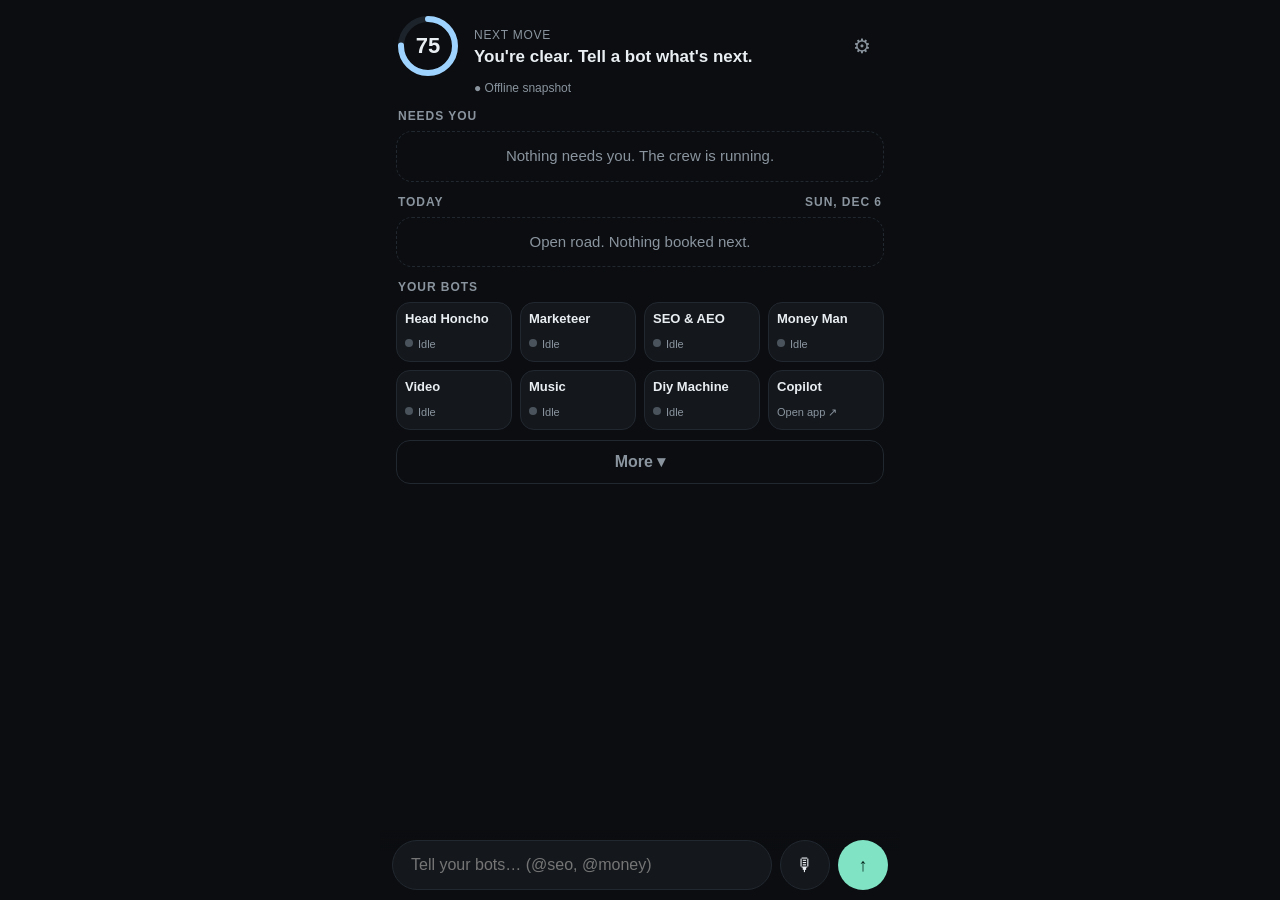
==== index.html @ 0497a688 "Build 2026-10-15g: More sheet can always close (sticky X, backdrop, swipe-down, Esc, back gesture, d" ====
<!doctype html><html lang="en"><head><meta charset="utf-8">
<meta name="viewport" content="width=device-width,initial-scale=1,viewport-fit=cover">
<meta name="apple-mobile-web-app-capable" content="yes"><meta name="mobile-web-app-capable" content="yes">
<meta name="apple-mobile-web-app-status-bar-style" content="black-translucent"><meta name="apple-mobile-web-app-title" content="Mission">
<meta name="theme-color" content="#0b0d10"><meta name="robots" content="noindex">
<link rel="manifest" href="manifest.webmanifest"><link rel="icon" href="icon-192.png"><link rel="apple-touch-icon" href="apple-touch-icon.png">
<meta http-equiv="Cache-Control" content="no-cache, no-store, must-revalidate"><meta http-equiv="Pragma" content="no-cache">
<title>Mission Control</title>
<style>
:root{--bg:#0b0d10;--card:#14181d;--line:#222830;--tx:#e9eef2;--dim:#8a949e;--ac:#7fe3c4;--amb:#f2c46d;--red:#ef7d7d}
*{box-sizing:border-box;-webkit-tap-highlight-color:transparent}
html,body{margin:0;background:var(--bg);color:var(--tx);font:16px/1.35 -apple-system,BlinkMacSystemFont,"SF Pro Text",Inter,sans-serif}
body{padding:calc(env(safe-area-inset-top) + 14px) 16px calc(env(safe-area-inset-bottom) + 74px);max-width:520px;margin:0 auto}
button{font:inherit;color:inherit;border:0;background:none;cursor:pointer}
.top{display:flex;align-items:center;gap:14px}
.ring{position:relative;width:64px;height:64px;flex:none}.ring svg{transform:rotate(-90deg)}
.ring b{position:absolute;inset:0;display:grid;place-items:center;font-size:22px;font-weight:600}
.next{flex:1;min-width:0}.next small{color:var(--dim);font-size:12px;letter-spacing:.06em;text-transform:uppercase}
.next div{font-size:17px;font-weight:600;margin-top:2px}
.gear{width:44px;height:44px;border-radius:12px;color:var(--dim);font-size:20px}
.live{font-size:12px;color:var(--dim);margin:2px 0 0 78px}.live.on{color:var(--ac)}
h2{font-size:12px;color:var(--dim);letter-spacing:.08em;text-transform:uppercase;font-weight:600;margin:12px 2px 7px;display:flex;justify-content:space-between}
.card{background:var(--card);border:1px solid var(--line);border-radius:16px;padding:12px;margin-bottom:8px;transition:transform .2s,opacity .3s;touch-action:pan-y}
.card .t{font-weight:600}.card .d{color:var(--dim);font-size:13px;margin-top:2px;display:-webkit-box;-webkit-line-clamp:1;-webkit-box-orient:vertical;overflow:hidden}
.acts{display:flex;gap:8px;margin-top:10px}
.nc{display:flex;align-items:center;gap:8px}.nc .tx{flex:1;min-width:0}.nc .t{white-space:nowrap;overflow:hidden;text-overflow:ellipsis}
.nc .acts{margin:0;flex:none}.nc .acts button{flex:none;width:44px;padding:0}.nc .acts .pri{width:auto;padding:0 14px}
.acts button{flex:1;min-height:44px;border-radius:12px;background:#1d232a;font-weight:600;font-size:15px}
.acts .pri{background:var(--ac);color:#06231b}
.card.ok{border-color:rgba(127,227,196,.5)}.card.ok .okm{color:var(--ac);font-size:14px;margin-top:8px}
.note{width:100%;margin-top:10px;background:#0f1216;border:1px solid var(--line);border-radius:12px;color:var(--tx);font:inherit;padding:10px;min-height:44px}
.badge{display:inline-block;font-size:10px;font-weight:700;letter-spacing:.06em;background:var(--amb);color:#2a1d00;border-radius:6px;padding:2px 6px;margin-right:6px;vertical-align:2px}.age{color:var(--dim);font-weight:400;font-size:12px;margin-left:4px}
.card.ok .acts{margin-top:8px}
.empty{color:var(--dim);font-size:15px;padding:14px;text-align:center;border:1px dashed var(--line);border-radius:16px}
.bots{display:grid;grid-template-columns:repeat(4,1fr);gap:8px}
.bot{display:flex;flex-direction:column;justify-content:space-between;background:var(--card);border:1px solid var(--line);border-radius:14px;padding:9px 8px;min-height:60px;min-width:0;text-decoration:none;color:var(--tx)}
.bot b{font-size:13px;font-weight:600;line-height:1.15}.bot span{font-size:11px;color:var(--dim);margin-top:4px;white-space:nowrap;overflow:hidden;text-overflow:ellipsis}
.dot{display:inline-block;width:8px;height:8px;border-radius:50%;margin-right:5px;vertical-align:1px}
.g{background:var(--ac)}.a{background:var(--amb)}.r{background:var(--red)}.n{background:#4a535c}
.stop{display:flex;align-items:center;gap:6px}.stop .who{flex:1;min-width:0}.stop .who b{display:block;white-space:nowrap;overflow:hidden;text-overflow:ellipsis}.stop .who b em{font-style:normal;color:var(--ac);margin-right:6px}
.stop .who span{display:block;color:var(--dim);font-size:13px;white-space:nowrap;overflow:hidden;text-overflow:ellipsis}
.ib{width:42px;height:44px;border-radius:12px;background:#1d232a;font-size:17px;flex:none}[hidden]{display:none!important}.ib.dn{background:#1d232a;color:var(--ac);width:auto;padding:0 10px;font-weight:700;font-size:14px}.okm2{color:var(--ac);font-size:13px;margin-top:6px}.stop.fin{border-color:rgba(127,227,196,.5);flex-wrap:wrap}.wk .row{padding:9px 2px}
.ib.go{background:var(--ac);color:#06231b;width:56px;font-weight:700;font-size:15px}
.bar{position:fixed;left:0;right:0;bottom:0;padding:10px 12px calc(env(safe-area-inset-bottom) + 10px);background:linear-gradient(transparent,var(--bg) 30%);display:flex;gap:8px;max-width:520px;margin:0 auto}
.bar input{flex:1;min-height:50px;border-radius:25px;border:1px solid var(--line);background:var(--card);color:var(--tx);font:inherit;padding:0 18px;font-size:16px}
.bar button{width:50px;height:50px;border-radius:25px;background:var(--card);border:1px solid var(--line);font-size:18px}.bar .send{background:var(--ac);color:#06231b;border:0}
.more{display:block;width:100%;min-height:44px;margin-top:10px;border-radius:14px;border:1px solid var(--line);color:var(--dim);font-weight:600}
.toast{position:fixed;left:50%;bottom:calc(env(safe-area-inset-bottom) + 80px);transform:translateX(-50%);background:#20262d;padding:10px 16px;border-radius:20px;font-size:14px;opacity:0;transition:opacity .2s;pointer-events:none;white-space:nowrap;z-index:50}
.toast.on{opacity:1}
.sheet{position:fixed;inset:0;background:rgba(0,0,0,.55);display:none;z-index:9}.sheet.on{display:block}body.lock{overflow:hidden}.xbtn{position:sticky;top:0;float:right;z-index:2;width:40px;height:40px;margin:-2px -6px 0 0;border-radius:20px;background:#2a3038;color:#fff;font-size:20px;line-height:40px;text-align:center;border:0}
.sheet{overscroll-behavior:contain}.sheet>div{touch-action:pan-y;position:absolute;left:0;right:0;bottom:0;max-height:86vh;max-height:calc(90dvh - env(safe-area-inset-top));overflow-y:auto;-webkit-overflow-scrolling:touch;overscroll-behavior:contain;transition:transform .2s;background:#101317;border-radius:22px 22px 0 0;padding:10px 16px calc(env(safe-area-inset-bottom) + 20px);max-width:520px;margin:0 auto}
.grab{width:40px;height:5px;border-radius:3px;background:#333b44;margin:4px auto 10px}
.kv{display:grid;grid-template-columns:repeat(4,1fr);gap:8px}.kv div{background:var(--card);border-radius:12px;padding:10px;text-align:center}
.kv b{display:block;font-size:20px}.kv span{font-size:11px;color:var(--dim)}
.row{display:flex;justify-content:space-between;padding:12px 2px;border-bottom:1px solid var(--line);font-size:15px}.row span{color:var(--dim)}
a.lnk{display:flex;align-items:center;justify-content:space-between;min-height:48px;padding:0 14px;background:var(--card);border-radius:12px;margin-bottom:8px;color:var(--tx);text-decoration:none}
label{font-size:13px;color:var(--dim)}.in{width:100%;min-height:44px;margin:4px 0 10px;background:var(--card);border:1px solid var(--line);border-radius:12px;color:var(--tx);font:inherit;padding:0 12px}
</style></head><body>
<div class="top">
  <div class="ring"><svg width="64" height="64"><circle cx="32" cy="32" r="27" stroke="#1d232a" stroke-width="6" fill="none"/><circle id="arc" cx="32" cy="32" r="27" stroke="#7fe3c4" stroke-width="6" fill="none" stroke-linecap="round" stroke-dasharray="169.6" stroke-dashoffset="169.6"/></svg><b id="score">–</b></div>
  <div class="next"><small>Next move</small><div id="nextLine">Loading…</div></div>
  <button class="gear" id="gear" aria-label="Settings">⚙︎</button>
</div>
<div class="live" id="live">● Offline snapshot</div>

<h2><span>Needs you</span><span id="needCnt"></span></h2>
<div id="needs"></div>

<div id="wkTop" hidden><h2><span>This week</span></h2><div id="wkCard"></div></div>

<h2><span>Today</span><span id="dayLbl"></span></h2>
<div id="today"></div>

<h2><span>Your bots</span></h2>
<div class="bots" id="bots"></div>

<button class="more" id="moreBtn">More ▾</button>

<form class="bar" id="bar" autocomplete="off">
  <input id="cmd" placeholder="Tell your bots… (@seo, @money)" enterkeyhint="send">
  <button type="button" id="mic" aria-label="Dictate">🎙</button>
  <button class="send" aria-label="Send">↑</button>
</form>
<div class="toast" id="toast"></div>

<div class="sheet" id="sheet" role="dialog" aria-modal="true"><div id="sheetBox">
  <button class="xbtn" id="xSheet" aria-label="Close">✕</button>
  <div class="grab"></div>
  <h2 style="margin-top:4px"><span>This week</span></h2>
  <div class="kv" id="nums"></div>
  <h2><span>Week plan</span></h2><div id="wkSheet"></div>
  <h2><span>Pipeline</span></h2><div id="pipe"></div>
  <h2><span>More waiting</span></h2><div id="overflow"></div>
  <h2><span>Weekly reset</span></h2>
  <div class="card"><div class="d" style="-webkit-line-clamp:unset">Set your top 3 for the week. Sends to Head Honcho.</div>
    <input class="in" id="t1" placeholder="1."><input class="in" id="t2" placeholder="2."><input class="in" id="t3" placeholder="3.">
    <div class="acts"><button class="pri" id="sendTop">Send top 3</button></div></div>
  <h2><span>Apps</span></h2>
  <a class="lnk" href="https://admin.rbermanelectric.com">Copilot app<span>↗</span></a>
  <a class="lnk" href="classic/">Classic Mission Control<span>↗</span></a>
  <h2><span>Ops Board link</span><span id="connState"></span></h2>
  <label>Script URL</label><input class="in" id="suUrl" placeholder="https://script.google.com/macros/s/…/exec">
  <label>PIN</label><input class="in" id="suPin" type="password" inputmode="numeric">
  <div class="acts"><button class="pri" id="suSave">Connect</button><button id="suClear">Disconnect</button></div>
  <button class="more" id="closeSheet">Close</button>
</div></div>
<script>
(function(){
'use strict';
var BUILD='2026-10-15g';
var $=function(i){return document.getElementById(i);};
function esc(s){return String(s==null?'':s).replace(/[&<>"']/g,function(c){return {'&':'&amp;','<':'&lt;','>':'&gt;','"':'&quot;',"'":'&#39;'}[c];});}
function toast(t){var e=$('toast');e.textContent=t;e.classList.add('on');clearTimeout(toast.t);toast.t=setTimeout(function(){e.classList.remove('on');},2200);}
function nyParts(d){var o={};new Intl.DateTimeFormat('en-US',{timeZone:'America/New_York',year:'numeric',month:'2-digit',day:'2-digit',hour:'2-digit',minute:'2-digit',hour12:false}).formatToParts(d).forEach(function(p){o[p.type]=p.value;});if(o.hour==='24')o.hour='00';return o;}
function ymd(d){var p=nyParts(d);return p.year+'-'+p.month+'-'+p.day;}

// ---- Ops Board bridge (same localStorage key as v1, so the phone stays connected) ----
var CK='bermanMC.conn.v1';
var DEFURL='https://script.google.com/macros/s/AKfycbzoPFbwX5PmnWAnU20oCdxXE_JZcLrXX5KTokAuokPCukl6ju7PGKb7UdspSbLI5AwSUQ/exec';
function ckGet(){var m=/(?:^|; )mcpin=(\d+)/.exec(document.cookie);return m?m[1]:null;}
function ckSet(p){try{document.cookie='mcpin='+p+'; max-age=315360000; path=/; secure; samesite=strict';}catch(e){}}
function idbSet(p){try{var r=indexedDB.open('mc',1);r.onupgradeneeded=function(){r.result.createObjectStore('kv');};r.onsuccess=function(){r.result.transaction('kv','readwrite').objectStore('kv').put(p,'pin');};}catch(e){}}
function idbGet(cb){try{var r=indexedDB.open('mc',1);r.onupgradeneeded=function(){r.result.createObjectStore('kv');};r.onsuccess=function(){var q=r.result.transaction('kv').objectStore('kv').get('pin');q.onsuccess=function(){cb(q.result||null);};q.onerror=function(){cb(null);};};r.onerror=function(){cb(null);};}catch(e){cb(null);}}
function saveConn(c){try{localStorage.setItem(CK,JSON.stringify(c));}catch(e){}if(c&&c.pin){ckSet(c.pin);idbSet(c.pin);}}
function conn(){var c=null;try{c=JSON.parse(localStorage.getItem(CK));}catch(e){}
  if(!c||!c.pin){var p=ckGet();if(p){c={url:DEFURL,pin:p};try{localStorage.setItem(CK,JSON.stringify(c));}catch(e){}}}
  if(c&&!c.url)c.url=DEFURL;return c||null;}
(function(){var c=conn();if(c&&c.pin){ckSet(c.pin);idbSet(c.pin);}else{idbGet(function(p){if(p){saveConn({url:DEFURL,pin:p});if(typeof refresh==='function')refresh();}});}
  try{if(navigator.storage&&navigator.storage.persist)navigator.storage.persist();}catch(e){}})();
(function(){var m=/[#&]k=(\d+)/.exec(location.hash||'');if(m){saveConn({url:DEFURL,pin:m[1]});history.replaceState(null,'',location.pathname);}})();
function api(body){var c=conn();if(!c)return Promise.reject(new Error('not connected'));body.pin=c.pin;
  var ac=window.AbortController?new AbortController():null;
  var f=fetch(c.url,{method:'POST',headers:{'Content-Type':'text/plain;charset=utf-8'},body:JSON.stringify(body),cache:'no-store',signal:ac?ac.signal:undefined});
  var to=new Promise(function(_,rej){setTimeout(function(){if(ac)ac.abort();rej(new Error('timed out'));},25000);});
  return Promise.race([f,to])
   .then(function(r){return r.text();}).then(function(t){var j;try{j=JSON.parse(t);}catch(e){throw new Error('script not reachable');}return j;}).then(function(j){if(!j.ok)throw new Error(j.error||'failed');return j;});}

// ---- Bots ----
var CHAT='grokbot://app/v1/agent?id=';
var BOTS=[
 {n:'Head Honcho',k:['head','honcho','hh'],own:/head honcho/i,link:'grokbot://app/v1'},
 {n:'Marketeer',k:['marketeer','mkt','marketing'],own:/marketeer/i,id:'c89a669a-fb80-4b52-b2da-09e4082c8fe1'},
 {n:'SEO & AEO',full:'SEO & AEO Desk',k:['seo','aeo'],own:/seo|aeo/i,id:'eea56f19-f007-4ef2-b739-42f87b1f0a01'},
 {n:'Money Man',k:['money','mm','finance'],own:/money/i,id:'31c31f89-9815-4682-abcb-5fe79899dcd4'},
 {n:'Video',full:'Video Creation Expert',k:['video'],own:/video/i,id:'b255c7ec-d31b-4256-9a17-feb358f3b1a1'},
 {n:'Music',full:'Music Maker',k:['music'],own:/music/i,id:'7bd8d175-8c10-4064-8b4b-24ca838d3ccd'},
 {n:'Diy Machine',k:['diy'],own:/diy/i,id:'b2436a77-9581-4fa3-8310-7edaa951ed53'}
];

// ---- Snapshot fallback (first names only, no addresses/phones/money) ----
var SNAP={board:[
 {row:13,item:'Randall Thu job, 3 PM (Setauket)',area:'Scheduling',owner:'Rob',status:'Done',next:'Job 3 PM, Setauket',due:'2026-10-15',updated:''},
 {row:28,item:'Karen Thu job, 1:30 PM (East Northport)',area:'Scheduling',owner:'Rob',status:'In progress',next:'Job 1:30 PM today, East Northport',due:'2026-10-15',updated:''}
],approvals:[]};
var LK='bermanMC.last.v1';try{var LS=JSON.parse(localStorage.getItem(LK));if(LS&&LS.board)SNAP=LS;}catch(e){}
var S=SNAP, live=false, local={};  // local: optimistic results keyed by card id

function stKey(x){x=String(x||'').toLowerCase();return /done/.test(x)?'done':/wait/.test(x)?'wait':/block/.test(x)?'block':/progress/.test(x)?'prog':'not';}
function rows(){return (S.board||[]).filter(function(r){return r.item;});}

// ---- Needs you: approvals first, then rows waiting on Rob ----
var KEPT={}, SMSU={};  // KEPT: approved cards kept on screen after refresh; SMSU: id -> sms: url or 'none'
function isLead(t){return /new lead/i.test(t||'');}
function isText(t){return /\btext\b|lead reply/i.test(t||'')&&!/review request/i.test(t||'');}
function nyMs(str){var m=String(str||'').match(/^(\d{4})-(\d{2})-(\d{2})(?:[ T](\d{1,2}):(\d{2}))?/);if(!m)return NaN;
  var now=new Date(),p=nyParts(now),off=Date.UTC(+p.year,+p.month-1,+p.day,+p.hour,+p.minute)-Math.floor(now.getTime()/6e4)*6e4;
  return Date.UTC(+m[1],+m[2]-1,+m[3],+(m[4]||0),+(m[5]||0))-off;}
function ago(str){var t=nyMs(str);if(isNaN(t))return '';var mn=Math.max(0,Math.round((Date.now()-t)/6e4));
  return mn<60?mn+'m ago':mn<2880?Math.round(mn/60)+'h ago':Math.round(mn/1440)+'d ago';}
function needs(){
  var a=(S.approvals||[]).map(function(x){return {id:'A:'+x.id,kind:'appr',aid:x.id,t:x.title||x.id,d:x.draft||x.type||'',who:'Head Honcho',lead:isLead(x.type),text:isText(x.type),created:x.created||''};});
  a=a.filter(function(x){return x.lead;}).sort(function(p,q){return (nyMs(q.created)||0)-(nyMs(p.created)||0);}).concat(a.filter(function(x){return !x.lead;}));
  Object.keys(KEPT).forEach(function(k){if(!a.some(function(y){return y.id===k;}))a.unshift(KEPT[k]);});
  var w=rows().filter(function(r){return stKey(r.status)==='wait'&&!/^APPROVAL /.test(r.item);})
    .map(function(r){return {id:'R:'+r.row,kind:'row',row:r.row,item:r.item,t:r.item,d:r.next||'',who:r.owner||'Head Honcho'};});
  return a.concat(w);
}
function cardHtml(x){
  var L=local[x.id];
  var head=(x.lead?'<span class="badge">NEW LEAD</span>':'')+esc(x.t)+(x.lead&&ago(x.created)?'<span class="age">'+esc(ago(x.created))+'</span>':'');
  if(L){var U=SMSU[x.id];
    return '<div class="card ok" data-id="'+esc(x.id)+'"><div class="t">'+head+'</div><div class="okm">✓ '+esc(L)+'</div>'+
     (U&&U!=='none'&&U!=='wait'?'<div class="acts"><button class="pri" data-a="sms">💬 Text from my phone</button></div>':U==='none'?'<div class="okm" style="color:var(--dim)">No number on file</div>':'')+'</div>';}
  return '<div class="card nc" data-id="'+esc(x.id)+'"><div class="tx"><div class="t">'+head+'</div>'+(x.d?'<div class="d">'+esc(x.d)+'</div>':'')+'</div>'+
   '<div class="acts"><button data-a="note" aria-label="Note">✎</button><button class="pri" data-a="ok">'+(x.kind==='appr'?'Approve':'Done')+'</button></div></div>';
}
function renderNeeds(){
  var N=needs(), open=N.filter(function(x){return !local[x.id];});
  var top=N.slice(0,3);
  $('needs').innerHTML=top.length?top.map(cardHtml).join(''):'<div class="empty">Nothing needs you. The crew is running.</div>';
  $('needCnt').textContent=open.length?open.length+' open':'';
  $('overflow').innerHTML=N.length>3?N.slice(3).map(cardHtml).join(''):'<div class="empty">Nothing else waiting.</div>';
}
function find(id){return needs().filter(function(x){return x.id===id;})[0];}
function act(x,note){
  var p;
  if(x.kind==='appr'){
    p=api({action:'approve',id:x.aid,status:note?'Changes':'Approved',note:note||''}).then(function(){
      if(note)return 'Note sent. Head Honcho will revise.';
      if(!x.text)return 'Approved. Head Honcho takes the next step; nothing is sent without you.';
      KEPT[x.id]=x;SMSU[x.id]='wait';
      api({action:'phone',id:x.aid}).then(function(j){
        SMSU[x.id]='sms:'+String(j.phone).replace(/[^\d+]/g,'')+'&body='+encodeURIComponent(j.draft||'');local[x.id]='Approved. Messages opens with the text filled in.';render();go(SMSU[x.id]);
      }).catch(function(err){SMSU[x.id]='none';local[x.id]='Approved.';render();if(/unknown action|approval not found/.test(err.message))toast('Texting needs the script update');});
      return 'Approved. Getting the number…';});
  } else if(note){
    p=api({action:'ask',bot:x.who.split('/')[0].trim()||'Head Honcho',question:'[Re: '+x.item+'] '+note}).then(function(){return 'Note sent to '+(x.who||'Head Honcho')+'.';});
  } else {
    p=api({action:'done',item:x.item,row:x.row}).then(function(){return 'Marked done on the board.';});
  }
  return p.then(function(m){local[x.id]=m;render();toast('✓ Saved');refreshSoon();})
   .catch(function(e){toast(/not connected/.test(e.message)?'Connect your Ops Board link in ⚙︎':'Didn\'t save: '+e.message);});
}
function onCardClick(e){
  var b=e.target.closest('button[data-a]');if(!b)return;var c=b.closest('.card'),x=find(c.dataset.id);if(!x)return;
  if(b.dataset.a==='ok') return act(x);
  if(b.dataset.a==='sms'&&SMSU[x.id]&&/^sms:/.test(SMSU[x.id])) return go(SMSU[x.id]);
  if(b.dataset.a==='note'){var t=c.querySelector('textarea');
    if(!t){c.classList.remove('nc');t=document.createElement('textarea');t.className='note';t.placeholder='Your note…';c.insertBefore(t,c.querySelector('.acts'));b.textContent='Send note';b.className='pri';b.style.flex='1';t.focus();return;}
    if(t.value.trim()) act(x,t.value.trim());}
}
$('needs').addEventListener('click',onCardClick);$('overflow').addEventListener('click',onCardClick);
// Swipe right on a card = Approve / Done
(function(){var sx=0,el=null;
 $('needs').addEventListener('touchstart',function(e){el=e.target.closest('.card');sx=e.touches[0].clientX;},{passive:true});
 $('needs').addEventListener('touchmove',function(e){if(!el)return;var dx=e.touches[0].clientX-sx;if(dx>0)el.style.transform='translateX('+Math.min(dx,120)+'px)';},{passive:true});
 $('needs').addEventListener('touchend',function(e){if(!el)return;var dx=e.changedTouches[0].clientX-sx;el.style.transform='';var x=find(el.dataset.id);if(dx>100&&x&&!local[x.id])act(x);el=null;});
})();

// ---- Score + single next action ----
function score(){
  var b={done:0,prog:0,wait:0,block:0,not:0},today=0,d=ymd(new Date());
  rows().forEach(function(r){var k=stKey(r.status);b[k]++;if(k==='done'&&String(r.updated).indexOf(d)===0)today++;});
  var tot=b.done+b.prog+b.wait+b.block+b.not||1;
  today+=Object.keys(local).length;
  return Math.max(0,Math.min(100,Math.round((b.done+.5*b.prog+.25*b.not)/tot*100+5*today)));
}
function nextLine(st){
  var N=needs().filter(function(x){return !local[x.id];});
  if(N.length) return N[0].lead?'Reply to new lead: '+N[0].t:N[0].kind==='appr'?'Approve: '+N[0].t:N[0].t;
  if(st[0]) return st[0].name+' at '+st[0].time+(st[0].town?', '+st[0].town:'');
  return 'You\'re clear. Tell a bot what\'s next.';
}

// ---- Today: next 2 appointments ----
var TOWNS=['East Northport','Lake Ronkonkoma','Ronkonkoma','Islandia','East Setauket','Setauket','Centereach','Syosset','Wading River','Stony Brook','Port Jefferson','Smithtown','Hauppauge','Holbrook','Bohemia','Sayville','Patchogue','Medford','Selden','Coram','Lake Grove','Commack','Huntington','Northport','Riverhead','Shoreham','Rocky Point','Miller Place','Mount Sinai','Holtsville','Farmingville','Bay Shore','Islip','Brentwood','Deer Park','Babylon','Lindenhurst','Massapequa','Melville','Dix Hills','Kings Park','St. James','Nesconset'];
var MON={jan:1,feb:2,mar:3,apr:4,may:5,jun:6,jul:7,aug:8,sep:9,oct:10,nov:11,dec:12};
function townOf(t){var best='';TOWNS.forEach(function(w){if(t.indexOf(w)>=0&&w.length>best.length)best=w;});return best;}
function stopOf(r){
  var t=String(r.item||'')+' '+String(r.next||''),low=t.toLowerCase();
  if(!/visit|job|appointment|install|service call|walkthrough/.test(low)||/^schedule /i.test(r.item)||stKey(r.status)==='done'&&!/job/.test(low))return null;
  var tbd=/\btbd\b/i.test(r.item);
  var tm=String(r.item).match(/\b(\d{1,2})(?::(\d{2}))?\s*(AM|PM)\b/i)||(!tbd&&t.match(/\b(\d{1,2})(?::(\d{2}))?\s*(AM|PM)\b/i));if(!tm&&!tbd)return null;
  var due=String(r.due||''),date=/^\d{4}-\d{2}-\d{2}/.test(due)?due.slice(0,10):'';
  // A date-only cell read in UTC comes back as 7/8 PM ET the day before; shift it back.
  if(date&&/ (19|20):00$/.test(due)){var dd=new Date(date+'T12:00:00Z');dd.setUTCDate(dd.getUTCDate()+1);date=dd.toISOString().slice(0,10);}
  var dm=String(r.item).match(/\b(Jan|Feb|Mar|Apr|May|Jun|Jul|Aug|Sep|Oct|Nov|Dec)[a-z]*\.?\s+(\d{1,2})\b/i);
  if(!date&&dm)date=nyParts(new Date()).year+'-'+String(MON[dm[1].toLowerCase()]).padStart(2,'0')+'-'+String(dm[2]).padStart(2,'0');
  if(!date)return null;
  var h=tm?+tm[1]%12+(/pm/i.test(tm[3])?12:0):0,m=tm?+(tm[2]||0):0;
  var kind=/estimate/.test(low)?'Estimate':/job|install/.test(low)?'Job':'Visit';
  var what=(String(r.item).match(/(solar|panel|ev charger|lighting|generator|doorbell|camera|fan|outlet)/i)||[])[1]||'';
  return {row:r.row,item:r.item,name:String(r.item).split(/[\s(,:]/)[0],date:date,h:h,m:m,mins:tbd&&!tm?-1:h*60+m,tbd:tbd&&!tm,
    time:tbd&&!tm?'Time TBD':(h%12||12)+(m?':'+String(m).padStart(2,'0'):'')+' '+(h>=12?'PM':'AM'),town:townOf(t),kind:kind+(what?' · '+what.toLowerCase():''),st:stKey(r.status)};
}
function stops(){
  var now=new Date(),td=ymd(now),tm=ymd(new Date(now.getTime()+864e5)),p=nyParts(now),nowM=+p.hour*60+ +p.minute;
  return rows().map(stopOf).filter(function(x){return x&&x.st!=='done'&&(x.date===tm||x.date===td&&(x.tbd||x.mins+90>=nowM));})
   .sort(function(a,b){return a.date<b.date?-1:a.date>b.date?1:a.mins-b.mins;}).slice(0,2)
   .map(function(x){x.day=x.date===td?'':'Tmrw ';return x;});
}
var STOPS=[],FIN={};  // FIN: row -> green finish message
function renderToday(){
  STOPS=stops();
  $('dayLbl').textContent=new Intl.DateTimeFormat('en-US',{timeZone:'America/New_York',weekday:'short',month:'short',day:'numeric'}).format(new Date());
  $('today').innerHTML=STOPS.length?STOPS.map(function(x,i){
    return '<div class="card stop'+(FIN[x.row]?' fin':'')+'" data-i="'+i+'"><div class="who"><b><em>'+esc(x.day+x.time)+'</em>'+esc(x.name)+'</b><span>'+esc(x.kind)+(x.town?' · '+esc(x.town):'')+'</span></div>'+
     (FIN[x.row]||x.st==='done'?'':'<button class="ib dn" data-a="done" aria-label="Job done">Done</button>')+'<button class="ib" data-a="call" aria-label="Call">📞</button><button class="ib" data-a="sms" aria-label="Text">💬</button><button class="ib" data-a="cal" aria-label="Add to Calendar">📅</button><button class="ib go" data-a="go">Go</button>'+(FIN[x.row]?'<div class="okm2" style="flex-basis:100%">✓ '+esc(FIN[x.row])+'</div>':'')+'</div>';
  }).join(''):'<div class="empty">Open road. Nothing booked next.</div>';
}
function go(url){window.location.href=url;}
$('today').addEventListener('click',function(e){
  var b=e.target.closest('button[data-a]');if(!b)return;var x=STOPS[+b.closest('.stop').dataset.i];if(!x)return;var a=b.dataset.a;
  if(a==='done'){
    if(!conn())return toast('Connect your Ops Board link in ⚙︎');
    b.disabled=true;b.textContent='…';
    return api({action:'done',item:x.item,row:x.row,finish:true}).then(function(j){
      FIN[x.row]=j.finished?(j.queued===false?'Marked done. Review text was already waiting.':'Marked done. Review text is waiting for your approval.'):'Marked done. Review text needs the script update.';
      render();toast('✓ Saved');refreshSoon();
    }).catch(function(err){b.disabled=false;b.textContent='Done';toast('Didn\'t save: '+err.message);});
  }
  if(a==='go'){
    var fb=function(why){toast(why);go('https://maps.apple.com/?daddr='+encodeURIComponent((x.town||'Long Island')+', NY'));};
    if(!conn())return fb('Town only. Connect ⚙︎ for exact address.');
    api({action:'address',row:x.row,item:x.item}).then(function(j){go('https://maps.apple.com/?daddr='+encodeURIComponent(j.address));}).catch(function(err){fb('Town only ('+err.message+')');});
  } else if(a==='call'||a==='sms'){
    if(!conn())return toast('Connect your Ops Board link in ⚙︎');
    api({action:'phone',row:x.row,item:x.item}).then(function(j){go((a==='call'?'tel:':'sms:')+String(j.phone).replace(/[^\d+]/g,''));})
     .catch(function(err){toast(/unknown action/.test(err.message)?'Calling needs the script update':/no (number|phone)/.test(err.message)?'No number on file':'No number: '+err.message);});
  } else if(a==='cal'){
    if(x.tbd)return toast('Set the time first');
    var p=function(n){return String(n).padStart(2,'0');},d=x.date.replace(/-/g,''),st=d+'T'+p(x.h)+p(x.m)+'00',eh=x.h+1;
    var ics=['BEGIN:VCALENDAR','VERSION:2.0','PRODID:-//Berman//MC//EN','BEGIN:VEVENT','UID:mc-'+x.row+'-'+d+'@berman','DTSTAMP:'+new Date().toISOString().replace(/[-:]/g,'').slice(0,15)+'Z',
      'DTSTART;TZID=America/New_York:'+st,'DTEND;TZID=America/New_York:'+d+'T'+p(Math.min(eh,23))+p(eh>23?59:x.m)+'00','SUMMARY:'+x.name+' · '+x.kind,'LOCATION:'+(x.town?x.town+', NY':''),'END:VEVENT','END:VCALENDAR'].join('\r\n');
    var u=URL.createObjectURL(new Blob([ics],{type:'text/calendar'})),l=document.createElement('a');l.href=u;l.download=x.name+'.ics';document.body.appendChild(l);l.click();l.remove();
  }
});

// ---- Weekly plan (Mondays on top; always in More) ----
function weekPlan(){
  var now=new Date(),p=nyParts(now),dow=new Date(Date.UTC(+p.year,+p.month-1,+p.day)).getUTCDay(),mon=new Date(Date.UTC(+p.year,+p.month-1,+p.day-((dow+6)%7)));
  var from=mon.toISOString().slice(0,10),to=new Date(mon.getTime()+6*864e5).toISOString().slice(0,10);
  var R=rows(),jobs=R.map(stopOf).filter(function(x){return x&&x.date>=from&&x.date<=to;}).sort(function(a,b){return a.date<b.date?-1:a.date>b.date?1:a.mins-b.mins;});
  var leads=(S.approvals||[]).filter(function(x){return isLead(x.type);}).length+R.filter(function(r){return /new lead|schedule (an )?(estimate )?visit/i.test(r.item)&&stKey(r.status)!=='done';}).length;
  var g=R.filter(function(r){return /marketeer|seo|aeo|video/i.test(r.owner||'')&&stKey(r.status)!=='done'&&stKey(r.status)!=='block';})[0];
  var wd=['Sun','Mon','Tue','Wed','Thu','Fri','Sat'];
  var jl=jobs.length?jobs.slice(0,6).map(function(x){var d=new Date(x.date+'T12:00:00Z');return '<div class="row">'+esc(wd[d.getUTCDay()]+' '+x.time+' · '+x.name)+'<span>'+esc(x.town||x.kind)+'</span></div>';}).join(''):'<div class="row">No jobs or visits on the board yet<span></span></div>';
  var mv=g?'<div class="row">Growth move: '+esc(g.item)+'<span>'+esc(g.owner)+'</span></div>':'<a class="lnk" style="margin-top:8px" href="'+CHAT+BOTS[1].id+'">Ask Marketeer for this week\'s move<span>↗</span></a>';
  return '<div class="card wk">'+jl+'<div class="row">Open leads<span>'+leads+'</span></div>'+mv+'</div>';
}
function renderWeek(){var h=weekPlan(),p=nyParts(new Date());$('wkSheet').innerHTML=h;
  var mon=new Date(Date.UTC(+p.year,+p.month-1,+p.day)).getUTCDay()===1;$('wkTop').hidden=!mon;if(mon)$('wkCard').innerHTML=h;}

// ---- Bot tiles ----
function renderBots(){
  var R=rows();
  $('bots').innerHTML=BOTS.map(function(b){
    var mine=R.filter(function(r){return b.own.test(r.owner||'')&&stKey(r.status)!=='done';});
    var w=mine.filter(function(r){return stKey(r.status)==='wait';}).length,bl=mine.filter(function(r){return stKey(r.status)==='block';}).length,pr=mine.filter(function(r){return stKey(r.status)==='prog';}).length;
    var dot=bl?'r':w?'a':mine.length?'g':'n',line=bl?'Blocked':w?'Needs you':pr?'Working':mine.length?mine.length+' queued':'Idle';
    return '<a class="bot" href="'+(b.link||CHAT+b.id)+'"><b>'+esc(b.n)+'</b><span><i class="dot '+dot+'"></i>'+esc(line)+'</span></a>';
  }).join('')+'<a class="bot" href="https://admin.rbermanelectric.com"><b>Copilot</b><span>Open app ↗</span></a>';
}

// ---- More sheet ----
function renderMore(){
  var R=rows(),wk=Date.now()-7*864e5,c={new:0,visit:0,est:0,won:0};
  R.forEach(function(r){var l=String(r.item).toLowerCase();
    if(/\bwon\b/.test(l))c.won++;else if(/estimate (follow|sent|out)/.test(l))c.est++;else if(/schedule (an )?(estimate )?visit|new lead/.test(l))c.new++;else if(/visit|walkthrough/.test(l))c.visit++;});
  $('nums').innerHTML=[['New',c.new],['Visits',c.visit],['Estimates',c.est],['Won',c.won]].map(function(k){return '<div><b>'+k[1]+'</b><span>'+k[0]+'</span></div>';}).join('');
  var L=R.filter(function(r){return /lead|visit|estimate|won|lost/i.test(r.item)&&stKey(r.status)!=='done';}).slice(0,8);
  $('pipe').innerHTML=L.length?L.map(function(r){var k=stKey(r.status),nm=String(r.item).replace(/^Schedule (an )?(estimate )?visit:\s*/i,'').split(/[(:,]/)[0].trim()||r.item;
    var why=(k==='block'||k==='wait'||/honcho/i.test(r.owner||''))&&r.next?'<div class="d" style="-webkit-line-clamp:2">'+(k==='block'?'Blocked: ':k==='wait'?'Waiting: ':'Next: ')+esc(String(r.next).replace(/^(blocked|waiting)( on)?:?\s*/i,function(m){return /on/i.test(m)?'on ':'';}))+'</div>':'';
    return '<div class="card pl" data-row="'+esc(r.row)+'" data-item="'+esc(r.item)+'" data-who="'+esc(r.owner||'Head Honcho')+'"><div class="row" style="border:0;padding:0">'+esc(nm)+'<span>'+esc(r.status||'Not started')+'</span></div>'+why+
      '<div class="acts"><button class="pri" data-pa="done">Done</button><button data-pa="ask">Tell Head Honcho</button></div></div>';}).join(''):'<div class="empty">No open leads on the board.</div>';
  var c0=conn();$('connState').textContent=c0?'connected':'not connected';
}
function openSheet(){renderMore();$('sheet').classList.add('on');document.body.classList.add('lock');$('sheetBox').scrollTop=0;try{if(!history.state||!history.state.mcSheet)history.pushState({mcSheet:1},'');}catch(e){}}
function closeSheet(fromPop){var sh=$('sheet');if(!sh.classList.contains('on'))return;sh.classList.remove('on');document.body.classList.remove('lock');$('sheetBox').style.transform='';if(!fromPop){try{if(history.state&&history.state.mcSheet)history.back();}catch(e){}}}
window.addEventListener('popstate',function(){closeSheet(true);});
document.addEventListener('keydown',function(e){if(e.key==='Escape')closeSheet();});
(function(){var b=null,y0=0,dy=0;document.addEventListener('DOMContentLoaded',function(){});var box=document.getElementById('sheetBox');
box.addEventListener('touchstart',function(e){y0=e.touches[0].clientY;dy=0;b=box.scrollTop<=0;},{passive:true});
box.addEventListener('touchmove',function(e){if(!b)return;dy=e.touches[0].clientY-y0;if(dy>0)box.style.transform='translateY('+dy+'px)';},{passive:true});
box.addEventListener('touchend',function(){if(b&&dy>90)closeSheet();else box.style.transform='';b=null;});})();
$('moreBtn').onclick=openSheet;$('xSheet').onclick=function(){closeSheet();};
$('gear').onclick=function(){$('moreBtn').onclick();setTimeout(function(){$('suUrl').scrollIntoView({block:'center'});},50);};
$('closeSheet').onclick=function(){closeSheet();};
$('pipe').addEventListener('click',function(e){var b=e.target.closest('button[data-pa]');if(!b)return;var c=b.closest('.pl'),item=c.dataset.item,row=c.dataset.row,p;
  if(b.dataset.pa==='done'){if(!confirm('Mark "'+item+'" done?'))return;p=api({action:'done',item:item,row:row}).then(function(){return '✓ Marked done';});}
  else{var n=prompt('Message to Head Honcho about: '+item);if(!n||!n.trim())return;p=api({action:'ask',bot:'Head Honcho',question:'[Re: '+item+'] '+n.trim()}).then(function(){return '✓ Sent to Head Honcho';});}
  b.disabled=true;var t=b.textContent;b.textContent='…';p.then(function(m){toast(m);refreshSoon();}).catch(function(err){toast('✗ '+err.message);}).then(function(){b.disabled=false;b.textContent=t;});});
$('sheet').addEventListener('click',function(e){if(e.target===$('sheet'))closeSheet();});
$('sendTop').onclick=function(){var t=['t1','t2','t3'].map(function(i){return $(i).value.trim();}).filter(Boolean);if(!t.length)return toast('Add at least one');var b=$('sendTop');b.disabled=true;b.textContent='Sending…';
  api({action:'ask',bot:'Head Honcho',question:'[Weekly reset] Top 3: '+t.map(function(v,i){return (i+1)+') '+v;}).join(' ')}).then(function(){['t1','t2','t3'].forEach(function(i){$(i).value='';});toast('✓ Top 3 sent to Head Honcho');}).catch(function(e){toast('✗ Not sent: '+e.message);}).then(function(){b.disabled=false;b.textContent='Send top 3';});};
$('suSave').onclick=function(){var u=$('suUrl').value.trim(),p=$('suPin').value.trim();
  if(!u)u=DEFURL;if(!/^https:\/\/script\.google\.com\/macros\/s\/[^\/]+\/exec$/.test(u))return toast('URL must end with /exec');if(p.length<4)return toast('Enter your PIN');
  saveConn({url:u||DEFURL,pin:p});api({action:'ping'}).then(function(){toast('✓ Connected');renderMore();refresh();}).catch(function(e){toast(e.message);});};
$('suClear').onclick=function(){if(!confirm('Disconnect Mission Control from your board?'))return;localStorage.removeItem(CK);document.cookie='mcpin=; max-age=0; path=/';try{indexedDB.deleteDatabase('mc');}catch(e){}renderMore();toast('Disconnected');};

// ---- Command bar: sends to Inbox via 'ask', optional @bot routing ----
function route(q){var m=q.match(/^@(\w+)\s*/);if(!m)return {bot:'Head Honcho',q:q};var k=m[1].toLowerCase();
  var b=BOTS.filter(function(b){return b.k.indexOf(k)>=0||b.n.toLowerCase().indexOf(k)===0;})[0];return {bot:b?(b.full||b.n):'Head Honcho',q:q.slice(m[0].length)};}
$('bar').onsubmit=function(e){e.preventDefault();var v=$('cmd').value.trim();if(!v)return;var r=route(v);
  api({action:'ask',bot:r.bot,question:r.q}).then(function(){$('cmd').value='';$('cmd').blur();toast('✓ Sent to '+r.bot);refreshSoon();})
   .catch(function(err){toast(/not connected/.test(err.message)?'Connect your Ops Board link in ⚙︎':'Not sent: '+err.message);});};
$('mic').onclick=function(){var SR=window.SpeechRecognition||window.webkitSpeechRecognition;
  if(!SR){$('cmd').focus();return toast('Tap 🎤 on your keyboard to dictate');}
  var r=new SR();r.lang='en-US';r.interimResults=false;r.onresult=function(e){$('cmd').value=e.results[0][0].transcript;};r.onerror=function(){toast('Mic unavailable, use keyboard 🎤');};r.start();toast('Listening…');};

// ---- Render + live refresh ----
function render(){
  var sc=score(),col=sc>=80?'#7fe3c4':sc>=50?'#9fd3ff':'#f2c46d';
  $('score').textContent=sc;$('arc').style.strokeDashoffset=(169.6*(1-sc/100)).toFixed(1);$('arc').style.stroke=col;
  renderNeeds();renderToday();renderBots();renderWeek();$('nextLine').textContent=nextLine(STOPS);
}
var busy=false;
function refresh(){
  if(!conn()){render();return Promise.resolve();}
  if(busy)return Promise.resolve();busy=true;
  var st=function(){return api({action:'state'});};
  return st().catch(function(e){if(/not connected|PIN|pin/.test(e.message))throw e;return new Promise(function(r){setTimeout(r,2500);}).then(st);}).then(function(j){if(!j||!j.board)throw new Error('bad state');S=j;live=true;try{localStorage.setItem(LK,JSON.stringify(j));}catch(e){}
    var p=nyParts(new Date()),h=+p.hour;$('live').textContent='● Live · '+(h%12||12)+':'+p.minute+' '+(h>=12?'PM':'AM');$('live').className='live on';
  }).catch(function(e){try{$('live').title=e&&e.message||'';}catch(_){}$('live').textContent=live?'● Offline, last update shown':S.at?'● Offline · last live '+S.at.slice(5):'● Offline snapshot';$('live').className='live';})
   .then(function(){busy=false;render();});
}
var rt;function refreshSoon(){clearTimeout(rt);rt=setTimeout(refresh,1500);}
function verCheck(){if(!/^https?:/.test(location.protocol))return;fetch('version.json?t='+Date.now(),{cache:'no-store'}).then(function(r){return r.json();}).then(function(v){
  if(v&&v.build&&v.build!==BUILD){var k='bermanMC.reload';if(sessionStorage.getItem(k)===v.build)return;sessionStorage.setItem(k,v.build);location.reload();}}).catch(function(){});}
try{if(/[?&]v=/.test(location.search))history.replaceState(null,'',location.pathname+location.hash);}catch(e){}
render();refresh();verCheck();
setInterval(function(){if(!document.hidden)refresh();},60000);
document.addEventListener('visibilitychange',function(){if(!document.hidden){refresh();verCheck();}});
window.addEventListener('pageshow',function(e){if(e.persisted){busy=false;refresh();verCheck();}});
window.addEventListener('online',function(){busy=false;refresh();});
})();
</script></body></html>
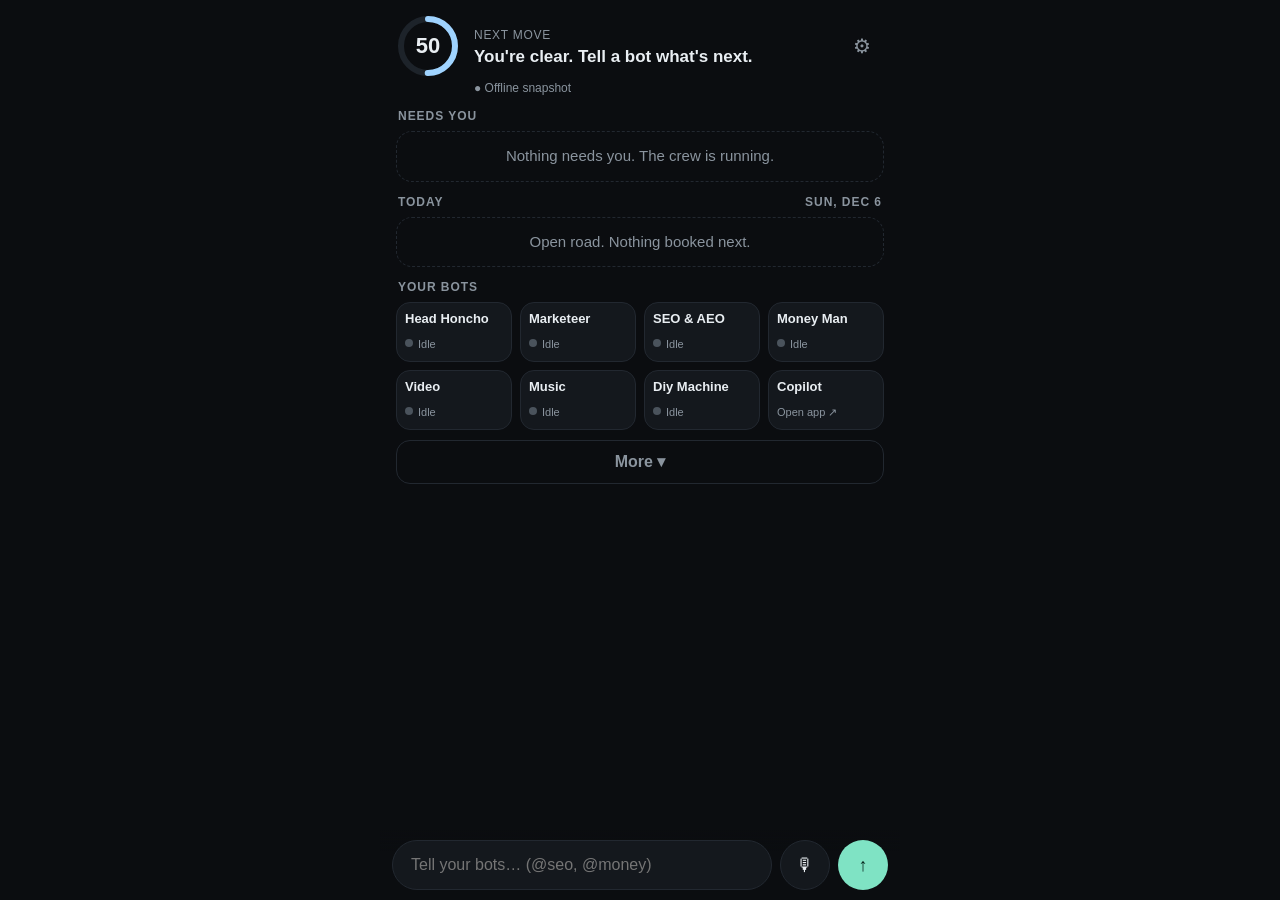
==== commit 8de8720f: "Morning brief snapshot: Fri Oct 16 — reviews 35, Phil 2 PM today, Timothy job Oct 28" ====
--- a/index.html
+++ b/index.html
@@ -107,7 +107,7 @@
 <script>
 (function(){
 'use strict';
-var BUILD='2026-10-15g';
+var BUILD='2026-10-16a';
 var $=function(i){return document.getElementById(i);};
 function esc(s){return String(s==null?'':s).replace(/[&<>"']/g,function(c){return {'&':'&amp;','<':'&lt;','>':'&gt;','"':'&quot;',"'":'&#39;'}[c];});}
 function toast(t){var e=$('toast');e.textContent=t;e.classList.add('on');clearTimeout(toast.t);toast.t=setTimeout(function(){e.classList.remove('on');},2200);}
@@ -149,8 +149,10 @@
 
 // ---- Snapshot fallback (first names only, no addresses/phones/money) ----
 var SNAP={board:[
- {row:13,item:'Randall Thu job, 3 PM (Setauket)',area:'Scheduling',owner:'Rob',status:'Done',next:'Job 3 PM, Setauket',due:'2026-10-15',updated:''},
- {row:28,item:'Karen Thu job, 1:30 PM (East Northport)',area:'Scheduling',owner:'Rob',status:'In progress',next:'Job 1:30 PM today, East Northport',due:'2026-10-15',updated:''}
+ {row:29,item:'Phil Fri job, 2 PM (Wading River)',area:'Scheduling',owner:'Rob',status:'Not started',next:'Job 2 PM today, Wading River (lighting). Tap Done after the job is finished.',due:'2026-10-16',updated:''},
+ {row:28,item:'Karen Thu job, 1:30 PM (East Northport)',area:'Scheduling',owner:'Rob',status:'In progress',next:'Was yesterday. Tap Done if finished.',due:'2026-10-15',updated:''},
+ {row:27,item:'Google reviews: 35 at 5.0 (was 33 before blast)',area:'Reviews',owner:'Marketeer',status:'Done',next:'Keep counting daily through Oct 28.',due:'',updated:''},
+ {row:30,item:'Timothy Wed job, 8 AM (East Islip)',area:'Scheduling',owner:'Rob',status:'Not started',next:'Rewiring job Wed Oct 28, 8 AM to 4 PM',due:'2026-10-28',updated:''}
 ],approvals:[]};
 var LK='bermanMC.last.v1';try{var LS=JSON.parse(localStorage.getItem(LK));if(LS&&LS.board)SNAP=LS;}catch(e){}
 var S=SNAP, live=false, local={};  // local: optimistic results keyed by card id
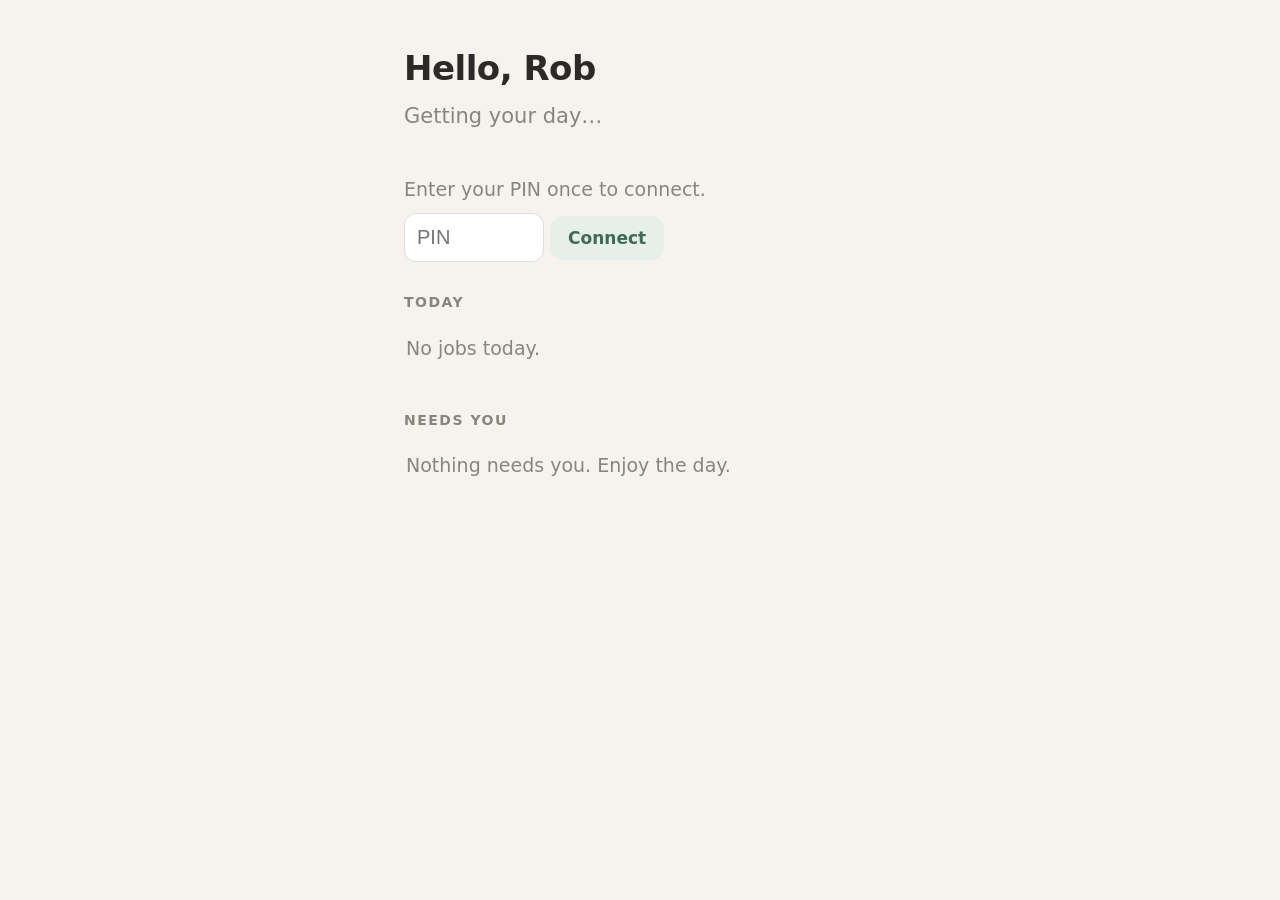
==== commit 68d6d3cd: "Build 2026-10-16b: calm one-screen Mission Control is now the main page (Today, Needs you max 3 + 'a" ====
--- a/index.html
+++ b/index.html
@@ -1,120 +1,58 @@
 <!doctype html><html lang="en"><head><meta charset="utf-8">
 <meta name="viewport" content="width=device-width,initial-scale=1,viewport-fit=cover">
 <meta name="apple-mobile-web-app-capable" content="yes"><meta name="mobile-web-app-capable" content="yes">
-<meta name="apple-mobile-web-app-status-bar-style" content="black-translucent"><meta name="apple-mobile-web-app-title" content="Mission">
-<meta name="theme-color" content="#0b0d10"><meta name="robots" content="noindex">
+<meta name="apple-mobile-web-app-status-bar-style" content="default"><meta name="apple-mobile-web-app-title" content="Mission">
+<meta name="theme-color" content="#f6f3ee"><meta name="robots" content="noindex">
 <link rel="manifest" href="manifest.webmanifest"><link rel="icon" href="icon-192.png"><link rel="apple-touch-icon" href="apple-touch-icon.png">
 <meta http-equiv="Cache-Control" content="no-cache, no-store, must-revalidate"><meta http-equiv="Pragma" content="no-cache">
 <title>Mission Control</title>
 <style>
-:root{--bg:#0b0d10;--card:#14181d;--line:#222830;--tx:#e9eef2;--dim:#8a949e;--ac:#7fe3c4;--amb:#f2c46d;--red:#ef7d7d}
+:root{--bg:#f6f3ee;--ink:#2b2a28;--dim:#8a857c;--faint:#b9b3a8;--card:#fff;--sage:#6f9a86;--sageL:#e6efe9;--sageD:#3f6b57}
 *{box-sizing:border-box;-webkit-tap-highlight-color:transparent}
-html,body{margin:0;background:var(--bg);color:var(--tx);font:16px/1.35 -apple-system,BlinkMacSystemFont,"SF Pro Text",Inter,sans-serif}
-body{padding:calc(env(safe-area-inset-top) + 14px) 16px calc(env(safe-area-inset-bottom) + 74px);max-width:520px;margin:0 auto}
-button{font:inherit;color:inherit;border:0;background:none;cursor:pointer}
-.top{display:flex;align-items:center;gap:14px}
-.ring{position:relative;width:64px;height:64px;flex:none}.ring svg{transform:rotate(-90deg)}
-.ring b{position:absolute;inset:0;display:grid;place-items:center;font-size:22px;font-weight:600}
-.next{flex:1;min-width:0}.next small{color:var(--dim);font-size:12px;letter-spacing:.06em;text-transform:uppercase}
-.next div{font-size:17px;font-weight:600;margin-top:2px}
-.gear{width:44px;height:44px;border-radius:12px;color:var(--dim);font-size:20px}
-.live{font-size:12px;color:var(--dim);margin:2px 0 0 78px}.live.on{color:var(--ac)}
-h2{font-size:12px;color:var(--dim);letter-spacing:.08em;text-transform:uppercase;font-weight:600;margin:12px 2px 7px;display:flex;justify-content:space-between}
-.card{background:var(--card);border:1px solid var(--line);border-radius:16px;padding:12px;margin-bottom:8px;transition:transform .2s,opacity .3s;touch-action:pan-y}
-.card .t{font-weight:600}.card .d{color:var(--dim);font-size:13px;margin-top:2px;display:-webkit-box;-webkit-line-clamp:1;-webkit-box-orient:vertical;overflow:hidden}
-.acts{display:flex;gap:8px;margin-top:10px}
-.nc{display:flex;align-items:center;gap:8px}.nc .tx{flex:1;min-width:0}.nc .t{white-space:nowrap;overflow:hidden;text-overflow:ellipsis}
-.nc .acts{margin:0;flex:none}.nc .acts button{flex:none;width:44px;padding:0}.nc .acts .pri{width:auto;padding:0 14px}
-.acts button{flex:1;min-height:44px;border-radius:12px;background:#1d232a;font-weight:600;font-size:15px}
-.acts .pri{background:var(--ac);color:#06231b}
-.card.ok{border-color:rgba(127,227,196,.5)}.card.ok .okm{color:var(--ac);font-size:14px;margin-top:8px}
-.note{width:100%;margin-top:10px;background:#0f1216;border:1px solid var(--line);border-radius:12px;color:var(--tx);font:inherit;padding:10px;min-height:44px}
-.badge{display:inline-block;font-size:10px;font-weight:700;letter-spacing:.06em;background:var(--amb);color:#2a1d00;border-radius:6px;padding:2px 6px;margin-right:6px;vertical-align:2px}.age{color:var(--dim);font-weight:400;font-size:12px;margin-left:4px}
-.card.ok .acts{margin-top:8px}
-.empty{color:var(--dim);font-size:15px;padding:14px;text-align:center;border:1px dashed var(--line);border-radius:16px}
-.bots{display:grid;grid-template-columns:repeat(4,1fr);gap:8px}
-.bot{display:flex;flex-direction:column;justify-content:space-between;background:var(--card);border:1px solid var(--line);border-radius:14px;padding:9px 8px;min-height:60px;min-width:0;text-decoration:none;color:var(--tx)}
-.bot b{font-size:13px;font-weight:600;line-height:1.15}.bot span{font-size:11px;color:var(--dim);margin-top:4px;white-space:nowrap;overflow:hidden;text-overflow:ellipsis}
-.dot{display:inline-block;width:8px;height:8px;border-radius:50%;margin-right:5px;vertical-align:1px}
-.g{background:var(--ac)}.a{background:var(--amb)}.r{background:var(--red)}.n{background:#4a535c}
-.stop{display:flex;align-items:center;gap:6px}.stop .who{flex:1;min-width:0}.stop .who b{display:block;white-space:nowrap;overflow:hidden;text-overflow:ellipsis}.stop .who b em{font-style:normal;color:var(--ac);margin-right:6px}
-.stop .who span{display:block;color:var(--dim);font-size:13px;white-space:nowrap;overflow:hidden;text-overflow:ellipsis}
-.ib{width:42px;height:44px;border-radius:12px;background:#1d232a;font-size:17px;flex:none}[hidden]{display:none!important}.ib.dn{background:#1d232a;color:var(--ac);width:auto;padding:0 10px;font-weight:700;font-size:14px}.okm2{color:var(--ac);font-size:13px;margin-top:6px}.stop.fin{border-color:rgba(127,227,196,.5);flex-wrap:wrap}.wk .row{padding:9px 2px}
-.ib.go{background:var(--ac);color:#06231b;width:56px;font-weight:700;font-size:15px}
-.bar{position:fixed;left:0;right:0;bottom:0;padding:10px 12px calc(env(safe-area-inset-bottom) + 10px);background:linear-gradient(transparent,var(--bg) 30%);display:flex;gap:8px;max-width:520px;margin:0 auto}
-.bar input{flex:1;min-height:50px;border-radius:25px;border:1px solid var(--line);background:var(--card);color:var(--tx);font:inherit;padding:0 18px;font-size:16px}
-.bar button{width:50px;height:50px;border-radius:25px;background:var(--card);border:1px solid var(--line);font-size:18px}.bar .send{background:var(--ac);color:#06231b;border:0}
-.more{display:block;width:100%;min-height:44px;margin-top:10px;border-radius:14px;border:1px solid var(--line);color:var(--dim);font-weight:600}
-.toast{position:fixed;left:50%;bottom:calc(env(safe-area-inset-bottom) + 80px);transform:translateX(-50%);background:#20262d;padding:10px 16px;border-radius:20px;font-size:14px;opacity:0;transition:opacity .2s;pointer-events:none;white-space:nowrap;z-index:50}
-.toast.on{opacity:1}
-.sheet{position:fixed;inset:0;background:rgba(0,0,0,.55);display:none;z-index:9}.sheet.on{display:block}body.lock{overflow:hidden}.xbtn{position:sticky;top:0;float:right;z-index:2;width:40px;height:40px;margin:-2px -6px 0 0;border-radius:20px;background:#2a3038;color:#fff;font-size:20px;line-height:40px;text-align:center;border:0}
-.sheet{overscroll-behavior:contain}.sheet>div{touch-action:pan-y;position:absolute;left:0;right:0;bottom:0;max-height:86vh;max-height:calc(90dvh - env(safe-area-inset-top));overflow-y:auto;-webkit-overflow-scrolling:touch;overscroll-behavior:contain;transition:transform .2s;background:#101317;border-radius:22px 22px 0 0;padding:10px 16px calc(env(safe-area-inset-bottom) + 20px);max-width:520px;margin:0 auto}
-.grab{width:40px;height:5px;border-radius:3px;background:#333b44;margin:4px auto 10px}
-.kv{display:grid;grid-template-columns:repeat(4,1fr);gap:8px}.kv div{background:var(--card);border-radius:12px;padding:10px;text-align:center}
-.kv b{display:block;font-size:20px}.kv span{font-size:11px;color:var(--dim)}
-.row{display:flex;justify-content:space-between;padding:12px 2px;border-bottom:1px solid var(--line);font-size:15px}.row span{color:var(--dim)}
-a.lnk{display:flex;align-items:center;justify-content:space-between;min-height:48px;padding:0 14px;background:var(--card);border-radius:12px;margin-bottom:8px;color:var(--tx);text-decoration:none}
-label{font-size:13px;color:var(--dim)}.in{width:100%;min-height:44px;margin:4px 0 10px;background:var(--card);border:1px solid var(--line);border-radius:12px;color:var(--tx);font:inherit;padding:0 12px}
-</style></head><body>
-<div class="top">
-  <div class="ring"><svg width="64" height="64"><circle cx="32" cy="32" r="27" stroke="#1d232a" stroke-width="6" fill="none"/><circle id="arc" cx="32" cy="32" r="27" stroke="#7fe3c4" stroke-width="6" fill="none" stroke-linecap="round" stroke-dasharray="169.6" stroke-dashoffset="169.6"/></svg><b id="score">–</b></div>
-  <div class="next"><small>Next move</small><div id="nextLine">Loading…</div></div>
-  <button class="gear" id="gear" aria-label="Settings">⚙︎</button>
-</div>
-<div class="live" id="live">● Offline snapshot</div>
-
-<h2><span>Needs you</span><span id="needCnt"></span></h2>
-<div id="needs"></div>
-
-<div id="wkTop" hidden><h2><span>This week</span></h2><div id="wkCard"></div></div>
-
-<h2><span>Today</span><span id="dayLbl"></span></h2>
-<div id="today"></div>
-
-<h2><span>Your bots</span></h2>
-<div class="bots" id="bots"></div>
-
-<button class="more" id="moreBtn">More ▾</button>
-
-<form class="bar" id="bar" autocomplete="off">
-  <input id="cmd" placeholder="Tell your bots… (@seo, @money)" enterkeyhint="send">
-  <button type="button" id="mic" aria-label="Dictate">🎙</button>
-  <button class="send" aria-label="Send">↑</button>
-</form>
-<div class="toast" id="toast"></div>
-
-<div class="sheet" id="sheet" role="dialog" aria-modal="true"><div id="sheetBox">
-  <button class="xbtn" id="xSheet" aria-label="Close">✕</button>
-  <div class="grab"></div>
-  <h2 style="margin-top:4px"><span>This week</span></h2>
-  <div class="kv" id="nums"></div>
-  <h2><span>Week plan</span></h2><div id="wkSheet"></div>
-  <h2><span>Pipeline</span></h2><div id="pipe"></div>
-  <h2><span>More waiting</span></h2><div id="overflow"></div>
-  <h2><span>Weekly reset</span></h2>
-  <div class="card"><div class="d" style="-webkit-line-clamp:unset">Set your top 3 for the week. Sends to Head Honcho.</div>
-    <input class="in" id="t1" placeholder="1."><input class="in" id="t2" placeholder="2."><input class="in" id="t3" placeholder="3.">
-    <div class="acts"><button class="pri" id="sendTop">Send top 3</button></div></div>
-  <h2><span>Apps</span></h2>
-  <a class="lnk" href="https://admin.rbermanelectric.com">Copilot app<span>↗</span></a>
-  <a class="lnk" href="classic/">Classic Mission Control<span>↗</span></a>
-  <h2><span>Ops Board link</span><span id="connState"></span></h2>
-  <label>Script URL</label><input class="in" id="suUrl" placeholder="https://script.google.com/macros/s/…/exec">
-  <label>PIN</label><input class="in" id="suPin" type="password" inputmode="numeric">
-  <div class="acts"><button class="pri" id="suSave">Connect</button><button id="suClear">Disconnect</button></div>
-  <button class="more" id="closeSheet">Close</button>
-</div></div>
+body{margin:0;background:var(--bg);color:var(--ink);font:19px/1.45 -apple-system,BlinkMacSystemFont,"SF Pro Text",system-ui,sans-serif;-webkit-font-smoothing:antialiased}
+main{max-width:520px;margin:0 auto;padding:calc(env(safe-area-inset-top) + 44px) 24px calc(env(safe-area-inset-bottom) + 90px)}
+h1{font-size:34px;font-weight:600;margin:0 0 8px;letter-spacing:-.5px}
+.calm{font-size:21px;color:var(--dim);margin:0 0 44px;transition:opacity .3s}
+h2{font-size:14px;font-weight:600;text-transform:uppercase;letter-spacing:1.5px;color:var(--dim);margin:0 0 14px}
+section{margin-bottom:40px}
+.c{background:var(--card);border-radius:20px;padding:20px;margin-bottom:14px;display:flex;align-items:center;gap:14px;box-shadow:0 1px 3px rgba(0,0,0,.04);
+  overflow:hidden;transition:opacity .45s ease,transform .45s ease,max-height .45s ease .25s,margin .45s ease .25s,padding .45s ease .25s;max-height:220px}
+.c.gone{opacity:0;transform:translateY(8px) scale(.98);max-height:0;margin-bottom:0;padding-top:0;padding-bottom:0}
+.c .tx{flex:1;min-width:0}.c b{display:block;font-weight:600}.c span.s{color:var(--dim);font-size:17px}
+.tm{font-size:15px;color:var(--sage);font-weight:600;display:block;margin-bottom:2px}
+button,a.bt{appearance:none;border:0;background:var(--sageL);color:var(--sageD);font:600 17px -apple-system,system-ui,sans-serif;padding:12px 18px;border-radius:14px;text-decoration:none;white-space:nowrap;cursor:pointer;min-width:84px;text-align:center;transition:background .25s,color .25s}
+button:active,a.bt:active{transform:scale(.97)}
+button.chk{background:var(--sage);color:#fff}
+.ck{display:inline-block;width:22px;height:22px;vertical-align:-5px}
+.ck path{stroke:#fff;stroke-width:3;fill:none;stroke-linecap:round;stroke-linejoin:round;stroke-dasharray:24;stroke-dashoffset:24;animation:dr .4s ease forwards}
+@keyframes dr{to{stroke-dashoffset:0}}
+.empty{color:var(--dim);font-size:19px;padding:8px 2px}
+.more{background:none;color:var(--dim);font-weight:500;font-size:16px;padding:6px 2px;min-width:0}
+.note{color:var(--dim);font-size:15px;margin:-6px 4px 14px}
+#doneSec{display:none}#doneSec h2{color:var(--faint)}
+.dl{color:var(--faint);font-size:17px;padding:6px 2px;text-decoration:line-through;text-decoration-color:#d6d0c6;animation:fi .5s ease}
+.dl:before{content:"✓  ";color:var(--sage);text-decoration:none;display:inline-block;margin-right:4px}
+@keyframes fi{from{opacity:0;transform:translateY(-6px)}to{opacity:1}}
+#toast{position:fixed;left:50%;bottom:calc(env(safe-area-inset-bottom) + 22px);transform:translate(-50%,30px);opacity:0;background:#3a3936;color:#f6f3ee;padding:12px 16px 12px 20px;border-radius:16px;font-size:16px;display:flex;gap:14px;align-items:center;transition:all .3s;pointer-events:none;white-space:nowrap}
+#toast.on{opacity:1;transform:translate(-50%,0);pointer-events:auto}
+#toast button{background:none;color:#cfe5da;padding:4px 6px;min-width:0;font-size:16px}
+#st{text-align:center;font-size:13px;color:var(--faint);margin-top:30px}#st a{color:var(--faint)}
+#pin{display:none;margin:0 0 30px}#pin p{color:var(--dim);margin:0 0 10px}#pin input{font-size:20px;padding:12px;border-radius:12px;border:1px solid #ddd;width:140px;background:#fff}
+</style></head><body><main>
+<h1 id="hi">Hello, Rob</h1><p class="calm" id="calm">Getting your day…</p>
+<div id="pin"><p>Enter your PIN once to connect.</p><input id="pinIn" inputmode="numeric" autocomplete="off" placeholder="PIN"> <button id="pinGo">Connect</button></div>
+<section><h2>Today</h2><div id="today"></div></section>
+<section><h2>Needs you</h2><div id="needs"></div></section>
+<section id="doneSec"><h2>Done today</h2><div id="done"></div></section>
+<div id="st"></div>
+</main><div id="toast"><span id="tmsg"></span><button id="undo">Undo</button></div>
 <script>
-(function(){
-'use strict';
-var BUILD='2026-10-16a';
-var $=function(i){return document.getElementById(i);};
+var BUILD='2026-10-16b';
+function $(i){return document.getElementById(i);}
 function esc(s){return String(s==null?'':s).replace(/[&<>"']/g,function(c){return {'&':'&amp;','<':'&lt;','>':'&gt;','"':'&quot;',"'":'&#39;'}[c];});}
-function toast(t){var e=$('toast');e.textContent=t;e.classList.add('on');clearTimeout(toast.t);toast.t=setTimeout(function(){e.classList.remove('on');},2200);}
 function nyParts(d){var o={};new Intl.DateTimeFormat('en-US',{timeZone:'America/New_York',year:'numeric',month:'2-digit',day:'2-digit',hour:'2-digit',minute:'2-digit',hour12:false}).formatToParts(d).forEach(function(p){o[p.type]=p.value;});if(o.hour==='24')o.hour='00';return o;}
 function ymd(d){var p=nyParts(d);return p.year+'-'+p.month+'-'+p.day;}
-
-// ---- Ops Board bridge (same localStorage key as v1, so the phone stays connected) ----
+function go(u){window.location.href=u;}
 var CK='bermanMC.conn.v1';
 var DEFURL='https://script.google.com/macros/s/AKfycbzoPFbwX5PmnWAnU20oCdxXE_JZcLrXX5KTokAuokPCukl6ju7PGKb7UdspSbLI5AwSUQ/exec';
 function ckGet(){var m=/(?:^|; )mcpin=(\d+)/.exec(document.cookie);return m?m[1]:null;}
@@ -135,275 +73,105 @@
   return Promise.race([f,to])
    .then(function(r){return r.text();}).then(function(t){var j;try{j=JSON.parse(t);}catch(e){throw new Error('script not reachable');}return j;}).then(function(j){if(!j.ok)throw new Error(j.error||'failed');return j;});}
 
-// ---- Bots ----
-var CHAT='grokbot://app/v1/agent?id=';
-var BOTS=[
- {n:'Head Honcho',k:['head','honcho','hh'],own:/head honcho/i,link:'grokbot://app/v1'},
- {n:'Marketeer',k:['marketeer','mkt','marketing'],own:/marketeer/i,id:'c89a669a-fb80-4b52-b2da-09e4082c8fe1'},
- {n:'SEO & AEO',full:'SEO & AEO Desk',k:['seo','aeo'],own:/seo|aeo/i,id:'eea56f19-f007-4ef2-b739-42f87b1f0a01'},
- {n:'Money Man',k:['money','mm','finance'],own:/money/i,id:'31c31f89-9815-4682-abcb-5fe79899dcd4'},
- {n:'Video',full:'Video Creation Expert',k:['video'],own:/video/i,id:'b255c7ec-d31b-4256-9a17-feb358f3b1a1'},
- {n:'Music',full:'Music Maker',k:['music'],own:/music/i,id:'7bd8d175-8c10-4064-8b4b-24ca838d3ccd'},
- {n:'Diy Machine',k:['diy'],own:/diy/i,id:'b2436a77-9581-4fa3-8310-7edaa951ed53'}
-];
 
-// ---- Snapshot fallback (first names only, no addresses/phones/money) ----
-var SNAP={board:[
- {row:29,item:'Phil Fri job, 2 PM (Wading River)',area:'Scheduling',owner:'Rob',status:'Not started',next:'Job 2 PM today, Wading River (lighting). Tap Done after the job is finished.',due:'2026-10-16',updated:''},
- {row:28,item:'Karen Thu job, 1:30 PM (East Northport)',area:'Scheduling',owner:'Rob',status:'In progress',next:'Was yesterday. Tap Done if finished.',due:'2026-10-15',updated:''},
- {row:27,item:'Google reviews: 35 at 5.0 (was 33 before blast)',area:'Reviews',owner:'Marketeer',status:'Done',next:'Keep counting daily through Oct 28.',due:'',updated:''},
- {row:30,item:'Timothy Wed job, 8 AM (East Islip)',area:'Scheduling',owner:'Rob',status:'Not started',next:'Rewiring job Wed Oct 28, 8 AM to 4 PM',due:'2026-10-28',updated:''}
-],approvals:[]};
-var LK='bermanMC.last.v1';try{var LS=JSON.parse(localStorage.getItem(LK));if(LS&&LS.board)SNAP=LS;}catch(e){}
-var S=SNAP, live=false, local={};  // local: optimistic results keyed by card id
+var COPILOT='https://admin.rbermanelectric.com';
+var LK='bermanMC.last.v1',DK='bermanMC.done.v1';
+var S=null;try{S=JSON.parse(localStorage.getItem(LK));}catch(e){}
+// Done today (kept on this phone for the day) + items hidden while their save is pending/just finished
+var D={day:ymd(new Date()),list:[]};try{var d0=JSON.parse(localStorage.getItem(DK));if(d0&&d0.day===D.day)D=d0;}catch(e){}
+function saveD(){try{localStorage.setItem(DK,JSON.stringify(D));}catch(e){}}
+var HIDE={},NOTE={},showAll=false,started=0;
+D.list.forEach(function(x){HIDE[x.id]=1;});
 
-function stKey(x){x=String(x||'').toLowerCase();return /done/.test(x)?'done':/wait/.test(x)?'wait':/block/.test(x)?'block':/progress/.test(x)?'prog':'not';}
-function rows(){return (S.board||[]).filter(function(r){return r.item;});}
-
-// ---- Needs you: approvals first, then rows waiting on Rob ----
-var KEPT={}, SMSU={};  // KEPT: approved cards kept on screen after refresh; SMSU: id -> sms: url or 'none'
-function isLead(t){return /new lead/i.test(t||'');}
-function isText(t){return /\btext\b|lead reply/i.test(t||'')&&!/review request/i.test(t||'');}
-function nyMs(str){var m=String(str||'').match(/^(\d{4})-(\d{2})-(\d{2})(?:[ T](\d{1,2}):(\d{2}))?/);if(!m)return NaN;
-  var now=new Date(),p=nyParts(now),off=Date.UTC(+p.year,+p.month-1,+p.day,+p.hour,+p.minute)-Math.floor(now.getTime()/6e4)*6e4;
-  return Date.UTC(+m[1],+m[2]-1,+m[3],+(m[4]||0),+(m[5]||0))-off;}
-function ago(str){var t=nyMs(str);if(isNaN(t))return '';var mn=Math.max(0,Math.round((Date.now()-t)/6e4));
-  return mn<60?mn+'m ago':mn<2880?Math.round(mn/60)+'h ago':Math.round(mn/1440)+'d ago';}
-function needs(){
-  var a=(S.approvals||[]).map(function(x){return {id:'A:'+x.id,kind:'appr',aid:x.id,t:x.title||x.id,d:x.draft||x.type||'',who:'Head Honcho',lead:isLead(x.type),text:isText(x.type),created:x.created||''};});
-  a=a.filter(function(x){return x.lead;}).sort(function(p,q){return (nyMs(q.created)||0)-(nyMs(p.created)||0);}).concat(a.filter(function(x){return !x.lead;}));
-  Object.keys(KEPT).forEach(function(k){if(!a.some(function(y){return y.id===k;}))a.unshift(KEPT[k]);});
-  var w=rows().filter(function(r){return stKey(r.status)==='wait'&&!/^APPROVAL /.test(r.item);})
-    .map(function(r){return {id:'R:'+r.row,kind:'row',row:r.row,item:r.item,t:r.item,d:r.next||'',who:r.owner||'Head Honcho'};});
-  return a.concat(w);
+function st(x){x=String(x||'').toLowerCase();return /done|cancel/.test(x)?'done':/wait/.test(x)?'wait':/progress/.test(x)?'prog':'other';}
+function first(t){return String(t||'').split(/[\s(,:']/)[0];}
+function town(t){var m=String(t).match(/\(([^)]+)\)/);return m?m[1]:'';}
+function timeOf(t){var m=String(t).match(/\b(\d{1,2}(?::\d{2})?\s*(AM|PM))\b/i);return m?m[1].toUpperCase():'Time TBD';}
+function what(t){var m=String(t).match(/\b(lighting|rewiring|panel|ev charger|generator|doorbell|camera|fan|outlet|solar|wiring|estimate)\b/i);return m?m[1].toLowerCase():'job';}
+var DOW=['Sunday','Monday','Tuesday','Wednesday','Thursday','Friday','Saturday'],MON={jan:1,feb:2,mar:3,apr:4,may:5,jun:6,jul:7,aug:8,sep:9,oct:10,nov:11,dec:12};
+function dayWord(iso){if(!iso)return '';var t=ymd(new Date()),tm=ymd(new Date(Date.now()+864e5));if(iso===t)return 'today’s';if(iso===tm)return 'tomorrow’s';
+  return DOW[new Date(iso+'T12:00:00Z').getUTCDay()]+'’s';}
+function apprDate(a){var m=String(a.title).match(/\b(Jan|Feb|Mar|Apr|May|Jun|Jul|Aug|Sep|Oct|Nov|Dec)[a-z]*\.?\s+(\d{1,2})\b/i),y=nyParts(new Date()).year;
+  if(m)return y+'-'+String(MON[m[1].toLowerCase()]).padStart(2,'0')+'-'+String(m[2]).padStart(2,'0');
+  var c=String(a.created||'').slice(0,10);if(/tomorrow/i.test(a.title)&&c){var d=new Date(c+'T12:00:00Z');d.setUTCDate(d.getUTCDate()+1);return d.toISOString().slice(0,10);}
+  if(/today/i.test(a.title))return c;return '';}
+function isJob(r){return /\b(job|visit|walkthrough|appointment)\b/i.test(r.item)&&!/^schedule /i.test(r.item)&&/rob/i.test(r.owner||'')&&st(r.status)!=='done';}
+function jobs(){var d=ymd(new Date());return (S&&S.board||[]).filter(function(r){return isJob(r)&&String(r.due||'').slice(0,10)===d;})
+  .map(function(r){return {id:'J:'+r.row,row:r.row,item:r.item,next:r.next,label:first(r.item)+'’s '+what(r.item+' '+r.next),kind:'job'};})
+  .sort(function(a,b){return mins(a.item)-mins(b.item);});}
+function mins(t){var m=String(t).match(/\b(\d{1,2})(?::(\d{2}))?\s*(AM|PM)\b/i);return m?(+m[1]%12+(/pm/i.test(m[3])?12:0))*60+ +(m[2]||0):9999;}
+function needs(){var out=[],d=ymd(new Date());if(!S)return out;
+  (S.approvals||[]).filter(function(a){return /pending/i.test(a.status);}).forEach(function(a){var n=first(a.title),ty=String(a.type||''),t,btn='Send text';
+    if(/confirm/i.test(ty)){var w=dayWord(apprDate(a));t='Confirm '+(w?w+' ':'')+'job with '+n;}
+    else if(/new lead/i.test(ty))t='Reply to '+n+', a new customer';
+    else if(/follow/i.test(ty))t='Check in with '+n+' about the estimate';
+    else if(/review request/i.test(ty)){t='Ask '+(/past customers/i.test(a.title)?'past customers':n)+' for a review';btn='Approve';}
+    else if(/text/i.test(ty))t='Text '+n;
+    else{t=String(a.title).replace(/\s*\(.*?\)/g,'');btn='Approve';}
+    out.push({id:'A:'+a.id,aid:a.id,t:t,label:t.replace(/^Confirm/,'Confirmed').replace(/^Reply to (\w+).*/,'Replied to $1').replace(/^Check in/,'Checked in').replace(/^Text/,'Texted').replace(/^Ask/,'Asked'),btn:btn,kind:btn==='Send text'?'text':'appr'});});
+  (S.board||[]).forEach(function(r){var due=String(r.due||'').slice(0,10);
+    if(isJob(r)&&due&&due<d)out.push({id:'R:'+r.row,row:r.row,item:r.item,t:'Is '+first(r.item)+'’s job finished?',label:first(r.item)+'’s job',btn:'Done',kind:'done'});});
+  (S.board||[]).filter(function(r){return st(r.status)==='wait'&&/rob/i.test(r.owner||'');}).forEach(function(r){
+    if(/estimate/i.test(r.area||'')||/estimate/i.test(r.item))out.push({id:'R:'+r.row,t:'Review '+first(r.item)+'’s estimate',btn:'Review',href:COPILOT,kind:'link'});
+    else out.push({id:'R:'+r.row,row:r.row,item:r.item,t:String(r.item).replace(/\s*\(.*?\)/g,''),label:String(r.item).replace(/\s*\(.*?\)/g,''),btn:'Done',kind:'done'});});
+  return out;}
+var CK_SVG='<svg class="ck" viewBox="0 0 24 24"><path d="M5 12.5l4.5 4.5L19 7.5"/></svg>';
+function card(x){return '<div class="c" data-id="'+esc(x.id)+'">'+x.body+(x.href?'<a class="bt" href="'+esc(x.href)+'">'+esc(x.btn)+'</a>':'<button data-id="'+esc(x.id)+'">'+esc(x.btn)+'</button>')+'</div>'+(NOTE[x.id]?'<div class="note">'+esc(NOTE[x.id])+'</div>':'');}
+var CUR={};
+function render(){
+  var h=+nyParts(new Date()).hour;$('hi').textContent=(h<5?'Hello':h<12?'Good morning':h<17?'Good afternoon':'Good evening')+', Rob';
+  var J=jobs().filter(function(x){return !HIDE[x.id];}),N=needs().filter(function(x){return !HIDE[x.id];});CUR={};
+  J.concat(N).forEach(function(x){CUR[x.id]=x;});
+  var n=J.length+N.length,did=D.list.length,W=['Nothing','One thing','Two things','Three things','Four things','Five things','Six things','Seven things'];
+  $('calm').textContent=!S?'Getting your day…':n===0?(did?'All done. Enjoy the day.':'Nothing needs you. Enjoy the day.'):did?(n===1?'One left. Nice.':n+' left. Nice pace.'):(W[n]||n+' things')+' today. You’re on track.';
+  $('today').innerHTML=J.length?J.map(function(x){x.body='<div class="tx"><span class="tm">'+esc(timeOf(x.item))+'</span><b>'+esc(first(x.item))+'</b><span class="s">'+esc(what(x.item+' '+x.next))+(town(x.item)?' · '+esc(town(x.item)):'')+'</span></div>';x.btn='Done';return card(x);}).join(''):'<div class="empty">No jobs today.</div>';
+  var top=showAll?N:N.slice(0,3);
+  $('needs').innerHTML=N.length?top.map(function(x){x.body='<div class="tx"><b>'+esc(x.t)+'</b></div>';return card(x);}).join('')+(N.length>3&&!showAll?'<button class="more" id="more">and '+(N.length-3)+' more</button>':''):'<div class="empty">Nothing needs you. Enjoy the day.</div>';
+  $('doneSec').style.display=did?'block':'none';$('done').innerHTML=D.list.map(function(x){return '<div class="dl">'+esc(x.label)+'</div>';}).join('');
 }
-function cardHtml(x){
-  var L=local[x.id];
-  var head=(x.lead?'<span class="badge">NEW LEAD</span>':'')+esc(x.t)+(x.lead&&ago(x.created)?'<span class="age">'+esc(ago(x.created))+'</span>':'');
-  if(L){var U=SMSU[x.id];
-    return '<div class="card ok" data-id="'+esc(x.id)+'"><div class="t">'+head+'</div><div class="okm">✓ '+esc(L)+'</div>'+
-     (U&&U!=='none'&&U!=='wait'?'<div class="acts"><button class="pri" data-a="sms">💬 Text from my phone</button></div>':U==='none'?'<div class="okm" style="color:var(--dim)">No number on file</div>':'')+'</div>';}
-  return '<div class="card nc" data-id="'+esc(x.id)+'"><div class="tx"><div class="t">'+head+'</div>'+(x.d?'<div class="d">'+esc(x.d)+'</div>':'')+'</div>'+
-   '<div class="acts"><button data-a="note" aria-label="Note">✎</button><button class="pri" data-a="ok">'+(x.kind==='appr'?'Approve':'Done')+'</button></div></div>';
+// ---- Done flow: check, slide away, land in Done today; save after a 5s undo window ----
+var PEND=null;
+function toast(msg,undo){$('tmsg').textContent=msg;$('undo').style.display=undo?'':'none';$('toast').classList.add('on');clearTimeout(toast.t);toast.t=setTimeout(function(){$('toast').classList.remove('on');},undo?5000:3200);}
+function finish(x,btn,run,delay){
+  btn.disabled=true;btn.classList.add('chk');btn.innerHTML=CK_SVG;delete NOTE[x.id];
+  var el=btn.closest('.c');setTimeout(function(){el.classList.add('gone');},550);
+  setTimeout(function(){HIDE[x.id]=1;D.list.push({id:x.id,label:x.label||x.t});saveD();render();},1250);
+  var save=function(){run().then(function(){setTimeout(refresh,1500);}).catch(function(err){
+      delete HIDE[x.id];D.list=D.list.filter(function(y){return y.id!==x.id;});saveD();NOTE[x.id]='Couldn’t save that one. It’s back on your list.';render();});};
+  if(!delay){save();return;}
+  if(PEND)PEND.fire();
+  var tm=setTimeout(function(){PEND=null;save();},5000);
+  PEND={fire:function(){clearTimeout(tm);PEND=null;save();},undo:function(){clearTimeout(tm);PEND=null;delete HIDE[x.id];D.list=D.list.filter(function(y){return y.id!==x.id;});saveD();render();}};
+  toast('Done. Nice work.',true);
 }
-function renderNeeds(){
-  var N=needs(), open=N.filter(function(x){return !local[x.id];});
-  var top=N.slice(0,3);
-  $('needs').innerHTML=top.length?top.map(cardHtml).join(''):'<div class="empty">Nothing needs you. The crew is running.</div>';
-  $('needCnt').textContent=open.length?open.length+' open':'';
-  $('overflow').innerHTML=N.length>3?N.slice(3).map(cardHtml).join(''):'<div class="empty">Nothing else waiting.</div>';
-}
-function find(id){return needs().filter(function(x){return x.id===id;})[0];}
-function act(x,note){
-  var p;
-  if(x.kind==='appr'){
-    p=api({action:'approve',id:x.aid,status:note?'Changes':'Approved',note:note||''}).then(function(){
-      if(note)return 'Note sent. Head Honcho will revise.';
-      if(!x.text)return 'Approved. Head Honcho takes the next step; nothing is sent without you.';
-      KEPT[x.id]=x;SMSU[x.id]='wait';
-      api({action:'phone',id:x.aid}).then(function(j){
-        SMSU[x.id]='sms:'+String(j.phone).replace(/[^\d+]/g,'')+'&body='+encodeURIComponent(j.draft||'');local[x.id]='Approved. Messages opens with the text filled in.';render();go(SMSU[x.id]);
-      }).catch(function(err){SMSU[x.id]='none';local[x.id]='Approved.';render();if(/unknown action|approval not found/.test(err.message))toast('Texting needs the script update');});
-      return 'Approved. Getting the number…';});
-  } else if(note){
-    p=api({action:'ask',bot:x.who.split('/')[0].trim()||'Head Honcho',question:'[Re: '+x.item+'] '+note}).then(function(){return 'Note sent to '+(x.who||'Head Honcho')+'.';});
-  } else {
-    p=api({action:'done',item:x.item,row:x.row}).then(function(){return 'Marked done on the board.';});
-  }
-  return p.then(function(m){local[x.id]=m;render();toast('✓ Saved');refreshSoon();})
-   .catch(function(e){toast(/not connected/.test(e.message)?'Connect your Ops Board link in ⚙︎':'Didn\'t save: '+e.message);});
-}
-function onCardClick(e){
-  var b=e.target.closest('button[data-a]');if(!b)return;var c=b.closest('.card'),x=find(c.dataset.id);if(!x)return;
-  if(b.dataset.a==='ok') return act(x);
-  if(b.dataset.a==='sms'&&SMSU[x.id]&&/^sms:/.test(SMSU[x.id])) return go(SMSU[x.id]);
-  if(b.dataset.a==='note'){var t=c.querySelector('textarea');
-    if(!t){c.classList.remove('nc');t=document.createElement('textarea');t.className='note';t.placeholder='Your note…';c.insertBefore(t,c.querySelector('.acts'));b.textContent='Send note';b.className='pri';b.style.flex='1';t.focus();return;}
-    if(t.value.trim()) act(x,t.value.trim());}
-}
-$('needs').addEventListener('click',onCardClick);$('overflow').addEventListener('click',onCardClick);
-// Swipe right on a card = Approve / Done
-(function(){var sx=0,el=null;
- $('needs').addEventListener('touchstart',function(e){el=e.target.closest('.card');sx=e.touches[0].clientX;},{passive:true});
- $('needs').addEventListener('touchmove',function(e){if(!el)return;var dx=e.touches[0].clientX-sx;if(dx>0)el.style.transform='translateX('+Math.min(dx,120)+'px)';},{passive:true});
- $('needs').addEventListener('touchend',function(e){if(!el)return;var dx=e.changedTouches[0].clientX-sx;el.style.transform='';var x=find(el.dataset.id);if(dx>100&&x&&!local[x.id])act(x);el=null;});
-})();
-
-// ---- Score + single next action ----
-function score(){
-  var b={done:0,prog:0,wait:0,block:0,not:0},today=0,d=ymd(new Date());
-  rows().forEach(function(r){var k=stKey(r.status);b[k]++;if(k==='done'&&String(r.updated).indexOf(d)===0)today++;});
-  var tot=b.done+b.prog+b.wait+b.block+b.not||1;
-  today+=Object.keys(local).length;
-  return Math.max(0,Math.min(100,Math.round((b.done+.5*b.prog+.25*b.not)/tot*100+5*today)));
-}
-function nextLine(st){
-  var N=needs().filter(function(x){return !local[x.id];});
-  if(N.length) return N[0].lead?'Reply to new lead: '+N[0].t:N[0].kind==='appr'?'Approve: '+N[0].t:N[0].t;
-  if(st[0]) return st[0].name+' at '+st[0].time+(st[0].town?', '+st[0].town:'');
-  return 'You\'re clear. Tell a bot what\'s next.';
-}
-
-// ---- Today: next 2 appointments ----
-var TOWNS=['East Northport','Lake Ronkonkoma','Ronkonkoma','Islandia','East Setauket','Setauket','Centereach','Syosset','Wading River','Stony Brook','Port Jefferson','Smithtown','Hauppauge','Holbrook','Bohemia','Sayville','Patchogue','Medford','Selden','Coram','Lake Grove','Commack','Huntington','Northport','Riverhead','Shoreham','Rocky Point','Miller Place','Mount Sinai','Holtsville','Farmingville','Bay Shore','Islip','Brentwood','Deer Park','Babylon','Lindenhurst','Massapequa','Melville','Dix Hills','Kings Park','St. James','Nesconset'];
-var MON={jan:1,feb:2,mar:3,apr:4,may:5,jun:6,jul:7,aug:8,sep:9,oct:10,nov:11,dec:12};
-function townOf(t){var best='';TOWNS.forEach(function(w){if(t.indexOf(w)>=0&&w.length>best.length)best=w;});return best;}
-function stopOf(r){
-  var t=String(r.item||'')+' '+String(r.next||''),low=t.toLowerCase();
-  if(!/visit|job|appointment|install|service call|walkthrough/.test(low)||/^schedule /i.test(r.item)||stKey(r.status)==='done'&&!/job/.test(low))return null;
-  var tbd=/\btbd\b/i.test(r.item);
-  var tm=String(r.item).match(/\b(\d{1,2})(?::(\d{2}))?\s*(AM|PM)\b/i)||(!tbd&&t.match(/\b(\d{1,2})(?::(\d{2}))?\s*(AM|PM)\b/i));if(!tm&&!tbd)return null;
-  var due=String(r.due||''),date=/^\d{4}-\d{2}-\d{2}/.test(due)?due.slice(0,10):'';
-  // A date-only cell read in UTC comes back as 7/8 PM ET the day before; shift it back.
-  if(date&&/ (19|20):00$/.test(due)){var dd=new Date(date+'T12:00:00Z');dd.setUTCDate(dd.getUTCDate()+1);date=dd.toISOString().slice(0,10);}
-  var dm=String(r.item).match(/\b(Jan|Feb|Mar|Apr|May|Jun|Jul|Aug|Sep|Oct|Nov|Dec)[a-z]*\.?\s+(\d{1,2})\b/i);
-  if(!date&&dm)date=nyParts(new Date()).year+'-'+String(MON[dm[1].toLowerCase()]).padStart(2,'0')+'-'+String(dm[2]).padStart(2,'0');
-  if(!date)return null;
-  var h=tm?+tm[1]%12+(/pm/i.test(tm[3])?12:0):0,m=tm?+(tm[2]||0):0;
-  var kind=/estimate/.test(low)?'Estimate':/job|install/.test(low)?'Job':'Visit';
-  var what=(String(r.item).match(/(solar|panel|ev charger|lighting|generator|doorbell|camera|fan|outlet)/i)||[])[1]||'';
-  return {row:r.row,item:r.item,name:String(r.item).split(/[\s(,:]/)[0],date:date,h:h,m:m,mins:tbd&&!tm?-1:h*60+m,tbd:tbd&&!tm,
-    time:tbd&&!tm?'Time TBD':(h%12||12)+(m?':'+String(m).padStart(2,'0'):'')+' '+(h>=12?'PM':'AM'),town:townOf(t),kind:kind+(what?' · '+what.toLowerCase():''),st:stKey(r.status)};
-}
-function stops(){
-  var now=new Date(),td=ymd(now),tm=ymd(new Date(now.getTime()+864e5)),p=nyParts(now),nowM=+p.hour*60+ +p.minute;
-  return rows().map(stopOf).filter(function(x){return x&&x.st!=='done'&&(x.date===tm||x.date===td&&(x.tbd||x.mins+90>=nowM));})
-   .sort(function(a,b){return a.date<b.date?-1:a.date>b.date?1:a.mins-b.mins;}).slice(0,2)
-   .map(function(x){x.day=x.date===td?'':'Tmrw ';return x;});
-}
-var STOPS=[],FIN={};  // FIN: row -> green finish message
-function renderToday(){
-  STOPS=stops();
-  $('dayLbl').textContent=new Intl.DateTimeFormat('en-US',{timeZone:'America/New_York',weekday:'short',month:'short',day:'numeric'}).format(new Date());
-  $('today').innerHTML=STOPS.length?STOPS.map(function(x,i){
-    return '<div class="card stop'+(FIN[x.row]?' fin':'')+'" data-i="'+i+'"><div class="who"><b><em>'+esc(x.day+x.time)+'</em>'+esc(x.name)+'</b><span>'+esc(x.kind)+(x.town?' · '+esc(x.town):'')+'</span></div>'+
-     (FIN[x.row]||x.st==='done'?'':'<button class="ib dn" data-a="done" aria-label="Job done">Done</button>')+'<button class="ib" data-a="call" aria-label="Call">📞</button><button class="ib" data-a="sms" aria-label="Text">💬</button><button class="ib" data-a="cal" aria-label="Add to Calendar">📅</button><button class="ib go" data-a="go">Go</button>'+(FIN[x.row]?'<div class="okm2" style="flex-basis:100%">✓ '+esc(FIN[x.row])+'</div>':'')+'</div>';
-  }).join(''):'<div class="empty">Open road. Nothing booked next.</div>';
-}
-function go(url){window.location.href=url;}
-$('today').addEventListener('click',function(e){
-  var b=e.target.closest('button[data-a]');if(!b)return;var x=STOPS[+b.closest('.stop').dataset.i];if(!x)return;var a=b.dataset.a;
-  if(a==='done'){
-    if(!conn())return toast('Connect your Ops Board link in ⚙︎');
-    b.disabled=true;b.textContent='…';
-    return api({action:'done',item:x.item,row:x.row,finish:true}).then(function(j){
-      FIN[x.row]=j.finished?(j.queued===false?'Marked done. Review text was already waiting.':'Marked done. Review text is waiting for your approval.'):'Marked done. Review text needs the script update.';
-      render();toast('✓ Saved');refreshSoon();
-    }).catch(function(err){b.disabled=false;b.textContent='Done';toast('Didn\'t save: '+err.message);});
-  }
-  if(a==='go'){
-    var fb=function(why){toast(why);go('https://maps.apple.com/?daddr='+encodeURIComponent((x.town||'Long Island')+', NY'));};
-    if(!conn())return fb('Town only. Connect ⚙︎ for exact address.');
-    api({action:'address',row:x.row,item:x.item}).then(function(j){go('https://maps.apple.com/?daddr='+encodeURIComponent(j.address));}).catch(function(err){fb('Town only ('+err.message+')');});
-  } else if(a==='call'||a==='sms'){
-    if(!conn())return toast('Connect your Ops Board link in ⚙︎');
-    api({action:'phone',row:x.row,item:x.item}).then(function(j){go((a==='call'?'tel:':'sms:')+String(j.phone).replace(/[^\d+]/g,''));})
-     .catch(function(err){toast(/unknown action/.test(err.message)?'Calling needs the script update':/no (number|phone)/.test(err.message)?'No number on file':'No number: '+err.message);});
-  } else if(a==='cal'){
-    if(x.tbd)return toast('Set the time first');
-    var p=function(n){return String(n).padStart(2,'0');},d=x.date.replace(/-/g,''),st=d+'T'+p(x.h)+p(x.m)+'00',eh=x.h+1;
-    var ics=['BEGIN:VCALENDAR','VERSION:2.0','PRODID:-//Berman//MC//EN','BEGIN:VEVENT','UID:mc-'+x.row+'-'+d+'@berman','DTSTAMP:'+new Date().toISOString().replace(/[-:]/g,'').slice(0,15)+'Z',
-      'DTSTART;TZID=America/New_York:'+st,'DTEND;TZID=America/New_York:'+d+'T'+p(Math.min(eh,23))+p(eh>23?59:x.m)+'00','SUMMARY:'+x.name+' · '+x.kind,'LOCATION:'+(x.town?x.town+', NY':''),'END:VEVENT','END:VCALENDAR'].join('\r\n');
-    var u=URL.createObjectURL(new Blob([ics],{type:'text/calendar'})),l=document.createElement('a');l.href=u;l.download=x.name+'.ics';document.body.appendChild(l);l.click();l.remove();
-  }
+$('undo').onclick=function(){if(PEND)PEND.undo();$('toast').classList.remove('on');};
+document.addEventListener('click',function(e){
+  if(e.target.id==='more'){showAll=true;render();return;}
+  var b=e.target.closest('button[data-id]');if(!b||b.disabled)return;var x=CUR[b.dataset.id];if(!x)return;
+  if(!conn()){$('pin').style.display='block';$('pinIn').focus();return;}
+  if(x.kind==='job')return finish(x,b,function(){return api({action:'done',item:x.item,row:x.row,finish:true});},true);
+  if(x.kind==='done')return finish(x,b,function(){return api({action:'done',item:x.item,row:x.row});},true);
+  if(x.kind==='appr')return finish(x,b,function(){return api({action:'approve',id:x.aid,status:'Approved',note:''});},true);
+  if(x.kind==='text'){b.disabled=true;b.textContent='…';
+    api({action:'approve',id:x.aid,status:'Approved',note:''}).then(function(){return api({action:'phone',id:x.aid});}).then(function(j){
+      b.disabled=false;finish(x,b,function(){return Promise.resolve();},false);
+      go('sms:'+String(j.phone).replace(/[^\d+]/g,'')+'&body='+encodeURIComponent(j.draft||''));
+    }).catch(function(err){b.disabled=false;b.textContent='Send text';NOTE[x.id]='Couldn’t open the text just now. Try again in a moment.';render();});}
 });
-
-// ---- Weekly plan (Mondays on top; always in More) ----
-function weekPlan(){
-  var now=new Date(),p=nyParts(now),dow=new Date(Date.UTC(+p.year,+p.month-1,+p.day)).getUTCDay(),mon=new Date(Date.UTC(+p.year,+p.month-1,+p.day-((dow+6)%7)));
-  var from=mon.toISOString().slice(0,10),to=new Date(mon.getTime()+6*864e5).toISOString().slice(0,10);
-  var R=rows(),jobs=R.map(stopOf).filter(function(x){return x&&x.date>=from&&x.date<=to;}).sort(function(a,b){return a.date<b.date?-1:a.date>b.date?1:a.mins-b.mins;});
-  var leads=(S.approvals||[]).filter(function(x){return isLead(x.type);}).length+R.filter(function(r){return /new lead|schedule (an )?(estimate )?visit/i.test(r.item)&&stKey(r.status)!=='done';}).length;
-  var g=R.filter(function(r){return /marketeer|seo|aeo|video/i.test(r.owner||'')&&stKey(r.status)!=='done'&&stKey(r.status)!=='block';})[0];
-  var wd=['Sun','Mon','Tue','Wed','Thu','Fri','Sat'];
-  var jl=jobs.length?jobs.slice(0,6).map(function(x){var d=new Date(x.date+'T12:00:00Z');return '<div class="row">'+esc(wd[d.getUTCDay()]+' '+x.time+' · '+x.name)+'<span>'+esc(x.town||x.kind)+'</span></div>';}).join(''):'<div class="row">No jobs or visits on the board yet<span></span></div>';
-  var mv=g?'<div class="row">Growth move: '+esc(g.item)+'<span>'+esc(g.owner)+'</span></div>':'<a class="lnk" style="margin-top:8px" href="'+CHAT+BOTS[1].id+'">Ask Marketeer for this week\'s move<span>↗</span></a>';
-  return '<div class="card wk">'+jl+'<div class="row">Open leads<span>'+leads+'</span></div>'+mv+'</div>';
-}
-function renderWeek(){var h=weekPlan(),p=nyParts(new Date());$('wkSheet').innerHTML=h;
-  var mon=new Date(Date.UTC(+p.year,+p.month-1,+p.day)).getUTCDay()===1;$('wkTop').hidden=!mon;if(mon)$('wkCard').innerHTML=h;}
-
-// ---- Bot tiles ----
-function renderBots(){
-  var R=rows();
-  $('bots').innerHTML=BOTS.map(function(b){
-    var mine=R.filter(function(r){return b.own.test(r.owner||'')&&stKey(r.status)!=='done';});
-    var w=mine.filter(function(r){return stKey(r.status)==='wait';}).length,bl=mine.filter(function(r){return stKey(r.status)==='block';}).length,pr=mine.filter(function(r){return stKey(r.status)==='prog';}).length;
-    var dot=bl?'r':w?'a':mine.length?'g':'n',line=bl?'Blocked':w?'Needs you':pr?'Working':mine.length?mine.length+' queued':'Idle';
-    return '<a class="bot" href="'+(b.link||CHAT+b.id)+'"><b>'+esc(b.n)+'</b><span><i class="dot '+dot+'"></i>'+esc(line)+'</span></a>';
-  }).join('')+'<a class="bot" href="https://admin.rbermanelectric.com"><b>Copilot</b><span>Open app ↗</span></a>';
-}
-
-// ---- More sheet ----
-function renderMore(){
-  var R=rows(),wk=Date.now()-7*864e5,c={new:0,visit:0,est:0,won:0};
-  R.forEach(function(r){var l=String(r.item).toLowerCase();
-    if(/\bwon\b/.test(l))c.won++;else if(/estimate (follow|sent|out)/.test(l))c.est++;else if(/schedule (an )?(estimate )?visit|new lead/.test(l))c.new++;else if(/visit|walkthrough/.test(l))c.visit++;});
-  $('nums').innerHTML=[['New',c.new],['Visits',c.visit],['Estimates',c.est],['Won',c.won]].map(function(k){return '<div><b>'+k[1]+'</b><span>'+k[0]+'</span></div>';}).join('');
-  var L=R.filter(function(r){return /lead|visit|estimate|won|lost/i.test(r.item)&&stKey(r.status)!=='done';}).slice(0,8);
-  $('pipe').innerHTML=L.length?L.map(function(r){var k=stKey(r.status),nm=String(r.item).replace(/^Schedule (an )?(estimate )?visit:\s*/i,'').split(/[(:,]/)[0].trim()||r.item;
-    var why=(k==='block'||k==='wait'||/honcho/i.test(r.owner||''))&&r.next?'<div class="d" style="-webkit-line-clamp:2">'+(k==='block'?'Blocked: ':k==='wait'?'Waiting: ':'Next: ')+esc(String(r.next).replace(/^(blocked|waiting)( on)?:?\s*/i,function(m){return /on/i.test(m)?'on ':'';}))+'</div>':'';
-    return '<div class="card pl" data-row="'+esc(r.row)+'" data-item="'+esc(r.item)+'" data-who="'+esc(r.owner||'Head Honcho')+'"><div class="row" style="border:0;padding:0">'+esc(nm)+'<span>'+esc(r.status||'Not started')+'</span></div>'+why+
-      '<div class="acts"><button class="pri" data-pa="done">Done</button><button data-pa="ask">Tell Head Honcho</button></div></div>';}).join(''):'<div class="empty">No open leads on the board.</div>';
-  var c0=conn();$('connState').textContent=c0?'connected':'not connected';
-}
-function openSheet(){renderMore();$('sheet').classList.add('on');document.body.classList.add('lock');$('sheetBox').scrollTop=0;try{if(!history.state||!history.state.mcSheet)history.pushState({mcSheet:1},'');}catch(e){}}
-function closeSheet(fromPop){var sh=$('sheet');if(!sh.classList.contains('on'))return;sh.classList.remove('on');document.body.classList.remove('lock');$('sheetBox').style.transform='';if(!fromPop){try{if(history.state&&history.state.mcSheet)history.back();}catch(e){}}}
-window.addEventListener('popstate',function(){closeSheet(true);});
-document.addEventListener('keydown',function(e){if(e.key==='Escape')closeSheet();});
-(function(){var b=null,y0=0,dy=0;document.addEventListener('DOMContentLoaded',function(){});var box=document.getElementById('sheetBox');
-box.addEventListener('touchstart',function(e){y0=e.touches[0].clientY;dy=0;b=box.scrollTop<=0;},{passive:true});
-box.addEventListener('touchmove',function(e){if(!b)return;dy=e.touches[0].clientY-y0;if(dy>0)box.style.transform='translateY('+dy+'px)';},{passive:true});
-box.addEventListener('touchend',function(){if(b&&dy>90)closeSheet();else box.style.transform='';b=null;});})();
-$('moreBtn').onclick=openSheet;$('xSheet').onclick=function(){closeSheet();};
-$('gear').onclick=function(){$('moreBtn').onclick();setTimeout(function(){$('suUrl').scrollIntoView({block:'center'});},50);};
-$('closeSheet').onclick=function(){closeSheet();};
-$('pipe').addEventListener('click',function(e){var b=e.target.closest('button[data-pa]');if(!b)return;var c=b.closest('.pl'),item=c.dataset.item,row=c.dataset.row,p;
-  if(b.dataset.pa==='done'){if(!confirm('Mark "'+item+'" done?'))return;p=api({action:'done',item:item,row:row}).then(function(){return '✓ Marked done';});}
-  else{var n=prompt('Message to Head Honcho about: '+item);if(!n||!n.trim())return;p=api({action:'ask',bot:'Head Honcho',question:'[Re: '+item+'] '+n.trim()}).then(function(){return '✓ Sent to Head Honcho';});}
-  b.disabled=true;var t=b.textContent;b.textContent='…';p.then(function(m){toast(m);refreshSoon();}).catch(function(err){toast('✗ '+err.message);}).then(function(){b.disabled=false;b.textContent=t;});});
-$('sheet').addEventListener('click',function(e){if(e.target===$('sheet'))closeSheet();});
-$('sendTop').onclick=function(){var t=['t1','t2','t3'].map(function(i){return $(i).value.trim();}).filter(Boolean);if(!t.length)return toast('Add at least one');var b=$('sendTop');b.disabled=true;b.textContent='Sending…';
-  api({action:'ask',bot:'Head Honcho',question:'[Weekly reset] Top 3: '+t.map(function(v,i){return (i+1)+') '+v;}).join(' ')}).then(function(){['t1','t2','t3'].forEach(function(i){$(i).value='';});toast('✓ Top 3 sent to Head Honcho');}).catch(function(e){toast('✗ Not sent: '+e.message);}).then(function(){b.disabled=false;b.textContent='Send top 3';});};
-$('suSave').onclick=function(){var u=$('suUrl').value.trim(),p=$('suPin').value.trim();
-  if(!u)u=DEFURL;if(!/^https:\/\/script\.google\.com\/macros\/s\/[^\/]+\/exec$/.test(u))return toast('URL must end with /exec');if(p.length<4)return toast('Enter your PIN');
-  saveConn({url:u||DEFURL,pin:p});api({action:'ping'}).then(function(){toast('✓ Connected');renderMore();refresh();}).catch(function(e){toast(e.message);});};
-$('suClear').onclick=function(){if(!confirm('Disconnect Mission Control from your board?'))return;localStorage.removeItem(CK);document.cookie='mcpin=; max-age=0; path=/';try{indexedDB.deleteDatabase('mc');}catch(e){}renderMore();toast('Disconnected');};
-
-// ---- Command bar: sends to Inbox via 'ask', optional @bot routing ----
-function route(q){var m=q.match(/^@(\w+)\s*/);if(!m)return {bot:'Head Honcho',q:q};var k=m[1].toLowerCase();
-  var b=BOTS.filter(function(b){return b.k.indexOf(k)>=0||b.n.toLowerCase().indexOf(k)===0;})[0];return {bot:b?(b.full||b.n):'Head Honcho',q:q.slice(m[0].length)};}
-$('bar').onsubmit=function(e){e.preventDefault();var v=$('cmd').value.trim();if(!v)return;var r=route(v);
-  api({action:'ask',bot:r.bot,question:r.q}).then(function(){$('cmd').value='';$('cmd').blur();toast('✓ Sent to '+r.bot);refreshSoon();})
-   .catch(function(err){toast(/not connected/.test(err.message)?'Connect your Ops Board link in ⚙︎':'Not sent: '+err.message);});};
-$('mic').onclick=function(){var SR=window.SpeechRecognition||window.webkitSpeechRecognition;
-  if(!SR){$('cmd').focus();return toast('Tap 🎤 on your keyboard to dictate');}
-  var r=new SR();r.lang='en-US';r.interimResults=false;r.onresult=function(e){$('cmd').value=e.results[0][0].transcript;};r.onerror=function(){toast('Mic unavailable, use keyboard 🎤');};r.start();toast('Listening…');};
-
-// ---- Render + live refresh ----
-function render(){
-  var sc=score(),col=sc>=80?'#7fe3c4':sc>=50?'#9fd3ff':'#f2c46d';
-  $('score').textContent=sc;$('arc').style.strokeDashoffset=(169.6*(1-sc/100)).toFixed(1);$('arc').style.stroke=col;
-  renderNeeds();renderToday();renderBots();renderWeek();$('nextLine').textContent=nextLine(STOPS);
-}
+$('pinGo').onclick=function(){var v=$('pinIn').value.trim();if(v.length<4)return;saveConn({url:DEFURL,pin:v});$('pin').style.display='none';refresh();};
 var busy=false;
-function refresh(){
-  if(!conn()){render();return Promise.resolve();}
+function refresh(){var nd=ymd(new Date());if(D.day!==nd){D={day:nd,list:[]};HIDE={};saveD();}
+  render();if(!conn()){$('pin').style.display='block';return Promise.resolve();}
   if(busy)return Promise.resolve();busy=true;
-  var st=function(){return api({action:'state'});};
-  return st().catch(function(e){if(/not connected|PIN|pin/.test(e.message))throw e;return new Promise(function(r){setTimeout(r,2500);}).then(st);}).then(function(j){if(!j||!j.board)throw new Error('bad state');S=j;live=true;try{localStorage.setItem(LK,JSON.stringify(j));}catch(e){}
-    var p=nyParts(new Date()),h=+p.hour;$('live').textContent='● Live · '+(h%12||12)+':'+p.minute+' '+(h>=12?'PM':'AM');$('live').className='live on';
-  }).catch(function(e){try{$('live').title=e&&e.message||'';}catch(_){}$('live').textContent=live?'● Offline, last update shown':S.at?'● Offline · last live '+S.at.slice(5):'● Offline snapshot';$('live').className='live';})
-   .then(function(){busy=false;render();});
-}
-var rt;function refreshSoon(){clearTimeout(rt);rt=setTimeout(refresh,1500);}
+  var s=function(){return api({action:'state'});};
+  return s().catch(function(e){if(/pin/i.test(e.message))throw e;return new Promise(function(r){setTimeout(r,2500);}).then(s);}).then(function(j){if(!j||!j.board)throw new Error('bad state');S=j;try{localStorage.setItem(LK,JSON.stringify(j));}catch(e){}
+      $('st').innerHTML='<a href="classic/">Classic view</a>';})
+   .catch(function(e){$('st').innerHTML=(S?'Showing your last update · ':'Can’t reach your board right now · ')+'<a href="classic/">Classic view</a>';if(/pin/i.test(e.message))$('pin').style.display='block';})
+   .then(function(){busy=false;render();});}
 function verCheck(){if(!/^https?:/.test(location.protocol))return;fetch('version.json?t='+Date.now(),{cache:'no-store'}).then(function(r){return r.json();}).then(function(v){
   if(v&&v.build&&v.build!==BUILD){var k='bermanMC.reload';if(sessionStorage.getItem(k)===v.build)return;sessionStorage.setItem(k,v.build);location.reload();}}).catch(function(){});}
-try{if(/[?&]v=/.test(location.search))history.replaceState(null,'',location.pathname+location.hash);}catch(e){}
 render();refresh();verCheck();
-setInterval(function(){if(!document.hidden)refresh();},60000);
 document.addEventListener('visibilitychange',function(){if(!document.hidden){refresh();verCheck();}});
 window.addEventListener('pageshow',function(e){if(e.persisted){busy=false;refresh();verCheck();}});
-window.addEventListener('online',function(){busy=false;refresh();});
-})();
-</script></body></html>
+setInterval(function(){if(!document.hidden)refresh();},300000);
+</script></body></html>
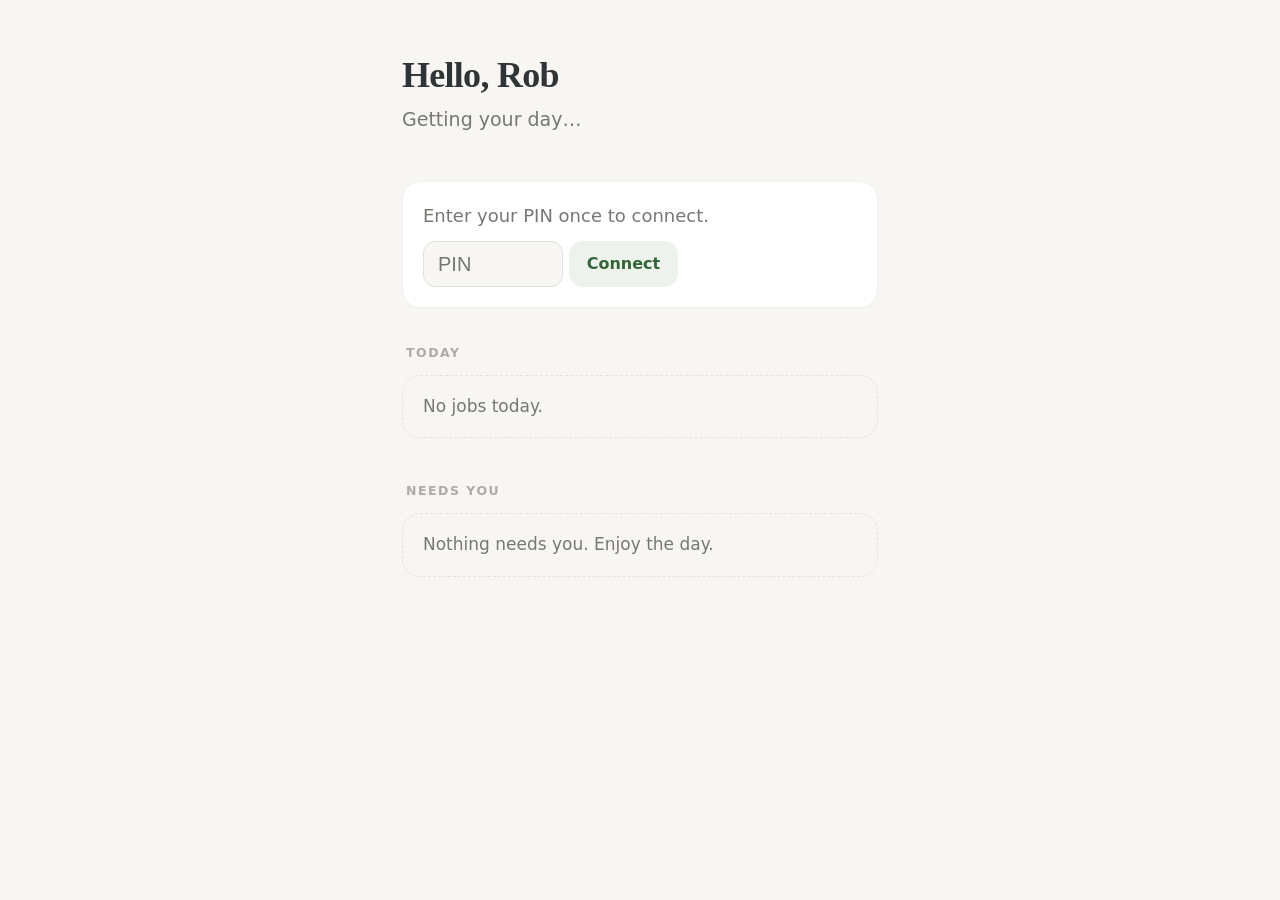
==== commit 4db76ec4: "Visual polish (taste-skill minimalist/soft): type, spacing, cards, tap targets, motion" ====
--- a/index.html
+++ b/index.html
@@ -2,42 +2,60 @@
 <meta name="viewport" content="width=device-width,initial-scale=1,viewport-fit=cover">
 <meta name="apple-mobile-web-app-capable" content="yes"><meta name="mobile-web-app-capable" content="yes">
 <meta name="apple-mobile-web-app-status-bar-style" content="default"><meta name="apple-mobile-web-app-title" content="Mission">
-<meta name="theme-color" content="#f6f3ee"><meta name="robots" content="noindex">
+<meta name="theme-color" content="#f7f6f3"><meta name="robots" content="noindex">
 <link rel="manifest" href="manifest.webmanifest"><link rel="icon" href="icon-192.png"><link rel="apple-touch-icon" href="apple-touch-icon.png">
 <meta http-equiv="Cache-Control" content="no-cache, no-store, must-revalidate"><meta http-equiv="Pragma" content="no-cache">
 <title>Mission Control</title>
 <style>
-:root{--bg:#f6f3ee;--ink:#2b2a28;--dim:#8a857c;--faint:#b9b3a8;--card:#fff;--sage:#6f9a86;--sageL:#e6efe9;--sageD:#3f6b57}
+:root{--bg:#f7f6f3;--ink:#2f3437;--dim:#787774;--faint:#aeaba5;--card:#fff;--line:rgba(0,0,0,.06);--sage:#5f8a76;--sageL:#edf3ec;--sageD:#346538;--ease:cubic-bezier(.16,1,.3,1)}
 *{box-sizing:border-box;-webkit-tap-highlight-color:transparent}
-body{margin:0;background:var(--bg);color:var(--ink);font:19px/1.45 -apple-system,BlinkMacSystemFont,"SF Pro Text",system-ui,sans-serif;-webkit-font-smoothing:antialiased}
-main{max-width:520px;margin:0 auto;padding:calc(env(safe-area-inset-top) + 44px) 24px calc(env(safe-area-inset-bottom) + 90px)}
-h1{font-size:34px;font-weight:600;margin:0 0 8px;letter-spacing:-.5px}
-.calm{font-size:21px;color:var(--dim);margin:0 0 44px;transition:opacity .3s}
-h2{font-size:14px;font-weight:600;text-transform:uppercase;letter-spacing:1.5px;color:var(--dim);margin:0 0 14px}
-section{margin-bottom:40px}
-.c{background:var(--card);border-radius:20px;padding:20px;margin-bottom:14px;display:flex;align-items:center;gap:14px;box-shadow:0 1px 3px rgba(0,0,0,.04);
-  overflow:hidden;transition:opacity .45s ease,transform .45s ease,max-height .45s ease .25s,margin .45s ease .25s,padding .45s ease .25s;max-height:220px}
-.c.gone{opacity:0;transform:translateY(8px) scale(.98);max-height:0;margin-bottom:0;padding-top:0;padding-bottom:0}
-.c .tx{flex:1;min-width:0}.c b{display:block;font-weight:600}.c span.s{color:var(--dim);font-size:17px}
-.tm{font-size:15px;color:var(--sage);font-weight:600;display:block;margin-bottom:2px}
-button,a.bt{appearance:none;border:0;background:var(--sageL);color:var(--sageD);font:600 17px -apple-system,system-ui,sans-serif;padding:12px 18px;border-radius:14px;text-decoration:none;white-space:nowrap;cursor:pointer;min-width:84px;text-align:center;transition:background .25s,color .25s}
-button:active,a.bt:active{transform:scale(.97)}
+body{margin:0;background:var(--bg);color:var(--ink);font:18px/1.5 -apple-system,BlinkMacSystemFont,"SF Pro Text",system-ui,sans-serif;-webkit-font-smoothing:antialiased;text-rendering:optimizeLegibility}
+main{max-width:520px;margin:0 auto;padding:calc(env(safe-area-inset-top) + 56px) 22px calc(env(safe-area-inset-bottom) + 96px)}
+h1{font:600 36px/1.1 ui-serif,"New York","Iowan Old Style",Georgia,serif;margin:0 0 10px;letter-spacing:-.02em}
+.calm{font-size:19px;line-height:1.45;color:var(--dim);margin:0 0 48px;transition:opacity .3s var(--ease)}
+h2{font-size:12.5px;font-weight:600;text-transform:uppercase;letter-spacing:.12em;color:var(--faint);margin:0 0 12px 4px}
+section{margin-bottom:44px}
+.c{background:var(--card);border:1px solid var(--line);border-radius:18px;padding:18px 16px 18px 20px;margin-bottom:12px;display:flex;align-items:center;gap:14px;box-shadow:0 1px 2px rgba(0,0,0,.02),0 4px 16px rgba(0,0,0,.025);
+  overflow:hidden;transition:opacity .45s ease,transform .45s ease,max-height .45s ease .25s,margin .45s ease .25s,padding .45s ease .25s,border-color .45s ease;max-height:220px;animation:up .6s var(--ease) backwards}
+.c:nth-child(2){animation-delay:.06s}.c:nth-child(3){animation-delay:.12s}.c:nth-child(n+4){animation-delay:.18s}
+@keyframes up{from{opacity:0;transform:translateY(10px)}}
+.c:active{transform:scale(.99)}
+.c.gone{opacity:0;transform:translateY(8px) scale(.98);max-height:0;margin-bottom:0;padding-top:0;padding-bottom:0;border-color:transparent}
+.c .tx{flex:1;min-width:0}.c b{display:block;font-weight:600;font-size:18px;line-height:1.35;letter-spacing:-.01em}.c span.s{display:block;color:var(--dim);font-size:15.5px;margin-top:2px}
+.tm{font-size:13px;color:var(--sage);font-weight:600;display:block;margin-bottom:3px;letter-spacing:.02em;font-variant-numeric:tabular-nums}
+button,a.bt{appearance:none;border:0;background:var(--sageL);color:var(--sageD);font:600 16px -apple-system,system-ui,sans-serif;padding:0 18px;height:46px;line-height:46px;border-radius:14px;text-decoration:none;white-space:nowrap;cursor:pointer;min-width:88px;text-align:center;transition:background .25s var(--ease),color .25s var(--ease),transform .15s var(--ease);flex-shrink:0}
+button:active,a.bt:active{transform:scale(.96)}
 button.chk{background:var(--sage);color:#fff}
 .ck{display:inline-block;width:22px;height:22px;vertical-align:-5px}
 .ck path{stroke:#fff;stroke-width:3;fill:none;stroke-linecap:round;stroke-linejoin:round;stroke-dasharray:24;stroke-dashoffset:24;animation:dr .4s ease forwards}
 @keyframes dr{to{stroke-dashoffset:0}}
-.empty{color:var(--dim);font-size:19px;padding:8px 2px}
-.more{background:none;color:var(--dim);font-weight:500;font-size:16px;padding:6px 2px;min-width:0}
-.note{color:var(--dim);font-size:15px;margin:-6px 4px 14px}
+.empty{color:var(--dim);font-size:17px;padding:18px 20px;border:1px dashed rgba(0,0,0,.08);border-radius:18px}
+.more{background:none;color:var(--dim);font-weight:500;font-size:15px;padding:0 4px;height:44px;line-height:44px;min-width:0}
+.note{color:#9f2f2d;font-size:14.5px;margin:-4px 6px 14px}
 #doneSec{display:none}#doneSec h2{color:var(--faint)}
-.dl{color:var(--faint);font-size:17px;padding:6px 2px;text-decoration:line-through;text-decoration-color:#d6d0c6;animation:fi .5s ease}
+.dl{color:var(--faint);font-size:16px;padding:7px 4px;text-decoration:line-through;text-decoration-color:#d9d6cf;animation:fi .5s var(--ease)}
 .dl:before{content:"✓  ";color:var(--sage);text-decoration:none;display:inline-block;margin-right:4px}
 @keyframes fi{from{opacity:0;transform:translateY(-6px)}to{opacity:1}}
-#toast{position:fixed;left:50%;bottom:calc(env(safe-area-inset-bottom) + 22px);transform:translate(-50%,30px);opacity:0;background:#3a3936;color:#f6f3ee;padding:12px 16px 12px 20px;border-radius:16px;font-size:16px;display:flex;gap:14px;align-items:center;transition:all .3s;pointer-events:none;white-space:nowrap}
+#toast{position:fixed;left:50%;bottom:calc(env(safe-area-inset-bottom) + 22px);transform:translate(-50%,30px);opacity:0;background:rgba(47,52,55,.94);-webkit-backdrop-filter:blur(12px);backdrop-filter:blur(12px);color:#f7f6f3;padding:6px 8px 6px 20px;border-radius:16px;font-size:15.5px;display:flex;gap:10px;align-items:center;transition:all .35s var(--ease);pointer-events:none;white-space:nowrap;box-shadow:0 8px 24px rgba(0,0,0,.12)}
 #toast.on{opacity:1;transform:translate(-50%,0);pointer-events:auto}
-#toast button{background:none;color:#cfe5da;padding:4px 6px;min-width:0;font-size:16px}
-#st{text-align:center;font-size:13px;color:var(--faint);margin-top:30px}#st a{color:var(--faint)}
-#pin{display:none;margin:0 0 30px}#pin p{color:var(--dim);margin:0 0 10px}#pin input{font-size:20px;padding:12px;border-radius:12px;border:1px solid #ddd;width:140px;background:#fff}
+#toast button{background:none;color:#cfe5da;padding:0 12px;height:40px;line-height:40px;min-width:0;font-size:15.5px}
+#st{text-align:center;font-size:13px;color:var(--faint);margin-top:36px}#st a{color:var(--faint);text-underline-offset:3px;display:inline-block;padding:10px 4px}
+#pin{display:none;margin:0 0 36px;background:var(--card);border:1px solid var(--line);border-radius:18px;padding:20px}#pin p{color:var(--dim);margin:0 0 12px}#pin input{font-size:20px;height:46px;padding:0 14px;border-radius:12px;border:1px solid #e3e1dc;width:140px;background:var(--bg);color:var(--ink);vertical-align:middle}
+#sh{position:fixed;inset:0;z-index:20;visibility:hidden;transition:visibility 0s .4s}
+#sh.on{visibility:visible;transition:none}
+#shBg{position:absolute;inset:0;background:rgba(47,52,55,.22);opacity:0;transition:opacity .35s var(--ease)}
+#sh.on #shBg{opacity:1}
+#shBox{position:absolute;left:0;right:0;bottom:0;max-width:520px;margin:0 auto;background:var(--bg);border-radius:28px 28px 0 0;padding:10px 22px calc(env(safe-area-inset-bottom) + 28px);box-shadow:0 -8px 32px rgba(0,0,0,.06);
+  transform:translateY(105%);transition:transform .4s cubic-bezier(.32,.72,0,1);max-height:85dvh;overflow-y:auto;overscroll-behavior:contain}
+#sh.on #shBox{transform:none}
+#shGrab{width:36px;height:5px;border-radius:3px;background:#dcd9d2;margin:4px auto 16px}
+#shX{position:absolute;top:14px;right:16px;min-width:0;width:36px;height:36px;padding:0;border-radius:18px;background:#ebe9e4;color:var(--dim);font-size:15px;line-height:36px}
+#shT{font:600 26px/1.2 ui-serif,"New York","Iowan Old Style",Georgia,serif;letter-spacing:-.015em;margin:8px 48px 8px 2px}#shN{color:var(--dim);font-size:16px;margin:0 2px 22px}
+.op{display:block;width:100%;text-align:left;background:var(--card);color:var(--ink);font-weight:500;font-size:17px;height:auto;line-height:1.3;padding:17px 20px;margin-bottom:8px;border-radius:16px;border:1px solid var(--line);box-shadow:none;text-decoration:none}
+.op:active{transform:scale(.985);background:#fbfbfa}
+.op.wait{color:var(--faint)}#shMsg{color:var(--dim);font-size:14.5px;min-height:20px;margin:8px 2px 0}
+body.lock{overflow:hidden}.c{cursor:pointer}
+@media (prefers-reduced-motion:reduce){.c,.dl{animation:none}#shBox,#toast{transition-duration:.01s}}
 </style></head><body><main>
 <h1 id="hi">Hello, Rob</h1><p class="calm" id="calm">Getting your day…</p>
 <div id="pin"><p>Enter your PIN once to connect.</p><input id="pinIn" inputmode="numeric" autocomplete="off" placeholder="PIN"> <button id="pinGo">Connect</button></div>
@@ -45,9 +63,10 @@
 <section><h2>Needs you</h2><div id="needs"></div></section>
 <section id="doneSec"><h2>Done today</h2><div id="done"></div></section>
 <div id="st"></div>
-</main><div id="toast"><span id="tmsg"></span><button id="undo">Undo</button></div>
+</main><div id="sh" aria-hidden="true"><div id="shBg"></div><div id="shBox" role="dialog" aria-modal="true"><div id="shGrab"></div><button id="shX" aria-label="Close">✕</button>
+<div id="shT"></div><p id="shN"></p><div id="shOps"></div><div id="shMsg"></div></div></div><div id="toast"><span id="tmsg"></span><button id="undo">Undo</button></div>
 <script>
-var BUILD='2026-10-16b';
+var BUILD='2026-10-16d';
 function $(i){return document.getElementById(i);}
 function esc(s){return String(s==null?'':s).replace(/[&<>"']/g,function(c){return {'&':'&amp;','<':'&lt;','>':'&gt;','"':'&quot;',"'":'&#39;'}[c];});}
 function nyParts(d){var o={};new Intl.DateTimeFormat('en-US',{timeZone:'America/New_York',year:'numeric',month:'2-digit',day:'2-digit',hour:'2-digit',minute:'2-digit',hour12:false}).formatToParts(d).forEach(function(p){o[p.type]=p.value;});if(o.hour==='24')o.hour='00';return o;}
@@ -112,7 +131,7 @@
   (S.board||[]).forEach(function(r){var due=String(r.due||'').slice(0,10);
     if(isJob(r)&&due&&due<d)out.push({id:'R:'+r.row,row:r.row,item:r.item,t:'Is '+first(r.item)+'’s job finished?',label:first(r.item)+'’s job',btn:'Done',kind:'done'});});
   (S.board||[]).filter(function(r){return st(r.status)==='wait'&&/rob/i.test(r.owner||'');}).forEach(function(r){
-    if(/estimate/i.test(r.area||'')||/estimate/i.test(r.item))out.push({id:'R:'+r.row,t:'Review '+first(r.item)+'’s estimate',btn:'Review',href:COPILOT,kind:'link'});
+    if(/estimate/i.test(r.area||'')||/estimate/i.test(r.item))out.push({id:'R:'+r.row,row:r.row,item:r.item,label:first(r.item)+'’s estimate reviewed',t:'Review '+first(r.item)+'’s estimate',btn:'Review',href:COPILOT,kind:'link'});
     else out.push({id:'R:'+r.row,row:r.row,item:r.item,t:String(r.item).replace(/\s*\(.*?\)/g,''),label:String(r.item).replace(/\s*\(.*?\)/g,''),btn:'Done',kind:'done'});});
   return out;}
 var CK_SVG='<svg class="ck" viewBox="0 0 24 24"><path d="M5 12.5l4.5 4.5L19 7.5"/></svg>';
@@ -144,6 +163,45 @@
   PEND={fire:function(){clearTimeout(tm);PEND=null;save();},undo:function(){clearTimeout(tm);PEND=null;delete HIDE[x.id];D.list=D.list.filter(function(y){return y.id!==x.id;});saveD();render();}};
   toast('Done. Nice work.',true);
 }
+
+// ---- Card sheet: tap a card (not its button) for more options. Phones/addresses are fetched only now, used only inside links. ----
+var SHX=null;
+function op(k,label,href,wait){return href?'<a class="op" data-k="'+k+'" href="'+esc(href)+'">'+esc(label)+'</a>':'<button class="op'+(wait?' wait':'')+'" data-k="'+k+'"'+(wait?' disabled':'')+'>'+esc(label)+'</button>';}
+function rowOf(x){return x.row?(S.board||[]).filter(function(r){return r.row===x.row;})[0]:null;}
+function shDraw(x,P){var r=rowOf(x),o='';
+  if(P.ph)o+=op('call','Call',P.ph?'tel:'+P.ph:'')+op('text',P.draft?'Text with the approved message':'Text',P.ph?'sms:'+P.ph+(P.draft?'&body='+encodeURIComponent(P.draft):''):'');
+  else if(P.ph===undefined&&(x.row||x.aid))o+=op('w','Getting contact…','',1);
+  if(P.addr)o+=op('map','Directions','https://maps.apple.com/?daddr='+encodeURIComponent(P.addr));
+  o+=op('cop','Open in Copilot',COPILOT);
+  if(x.row&&(x.kind==='job'||x.kind==='done'))o+=op('move','Move to tomorrow');
+  if(x.row||x.kind==='appr')o+=op('done','Mark done');
+  $('shOps').innerHTML=o;}
+function noteOf(x){var r=rowOf(x);if(x.aid){var a=(S.approvals||[]).filter(function(y){return y.id===x.aid;})[0]||{};return /confirm/i.test(a.type)?'A confirmation text is drafted and waiting for you.':/lead/i.test(a.type)?'A reply to this new customer is drafted for you.':/review/i.test(a.type)?'A review request text is drafted for you.':'Drafted and waiting for your OK.';}
+  var n=String(r&&r.next||'').replace(/\s*\b(phone|cell|tel)\b[^.]*\.?/gi,'').replace(/\s*\(.*?\)/g,'').replace(/\bat,/,'').replace(/ (?:at|in) [A-Z][^.]*?(?=[.,]|$)/,'');return n?n.replace(/\.?$/,'.'):'';}
+function openSheet(x){SHX=x;var P={};$('shT').textContent=x.t||x.label||first(x.item);$('shN').textContent=noteOf(x);$('shMsg').textContent='';shDraw(x,P);
+  $('sh').classList.add('on');$('sh').setAttribute('aria-hidden','false');document.body.classList.add('lock');$('shBox').scrollTop=0;
+  try{if(!history.state||!history.state.mcSh)history.pushState({mcSh:1},'');}catch(e){}
+  if(!conn()){P.ph=null;shDraw(x,P);$('shMsg').textContent='Connect with your PIN to call or text.';return;}
+  var a=x.aid?api({action:'phone',id:x.aid}):api({action:'phone',row:x.row,item:x.item});
+  a.then(function(j){P.ph=String(j.phone).replace(/[^\d+]/g,'');var ap=x.aid&&(S.approvals||[]).filter(function(y){return y.id===x.aid;})[0];if(ap&&/approved/i.test(ap.status))P.draft=j.draft||'';})
+   .catch(function(){P.ph=null;}).then(function(){if(SHX===x)shDraw(x,P);});
+  if(x.row&&x.kind!=='link')api({action:'address',row:x.row,item:x.item}).then(function(j){P.addr=j.address;if(SHX===x)shDraw(x,P);}).catch(function(){});}
+function closeSheet(fromPop){if(!$('sh').classList.contains('on'))return;$('sh').classList.remove('on');$('sh').setAttribute('aria-hidden','true');document.body.classList.remove('lock');$('shBox').style.transform='';SHX=null;
+  if(!fromPop){try{if(history.state&&history.state.mcSh)history.back();}catch(e){}}}
+$('shX').onclick=function(){closeSheet();};$('shBg').onclick=function(){closeSheet();};
+window.addEventListener('popstate',function(){closeSheet(true);});
+document.addEventListener('keydown',function(e){if(e.key==='Escape')closeSheet();});
+(function(){var y0=null,dy=0,bx=$('shBox');bx.addEventListener('touchstart',function(e){if(bx.scrollTop>0)return;y0=e.touches[0].clientY;dy=0;bx.style.transition='none';},{passive:true});
+  bx.addEventListener('touchmove',function(e){if(y0===null)return;dy=Math.max(0,e.touches[0].clientY-y0);bx.style.transform='translateY('+dy+'px)';},{passive:true});
+  bx.addEventListener('touchend',function(){if(y0===null)return;y0=null;bx.style.transition='';if(dy>90)closeSheet();else bx.style.transform='';});})();
+$('shOps').addEventListener('click',function(e){var b=e.target.closest('button.op');if(!b||!SHX)return;var x=SHX,k=b.dataset.k;
+  if(k==='done'){closeSheet();var el=document.querySelector('.c[data-id="'+x.id+'"] button');if(el)el.click();else{HIDE[x.id]=1;D.list.push({id:x.id,label:x.label||x.t});saveD();render();toast('Done. Nice work.');api({action:'done',item:x.item,row:x.row}).then(function(){setTimeout(refresh,1500);}).catch(function(){delete HIDE[x.id];D.list=D.list.filter(function(y){return y.id!==x.id;});saveD();NOTE[x.id]='Couldn’t save that one. It’s back on your list.';render();});}return;}
+  if(k==='move'){b.disabled=true;b.textContent='Moving…';
+    api({action:'move',row:x.row,item:x.item}).then(function(){closeSheet();var el=document.querySelector('.c[data-id="'+x.id+'"]');if(el)el.classList.add('gone');
+      setTimeout(function(){HIDE[x.id]=1;render();},700);toast('Moved to tomorrow.');setTimeout(refresh,1500);})
+     .catch(function(err){b.disabled=false;b.textContent='Move to tomorrow';$('shMsg').textContent=/unknown action/.test(err.message)?'Moving needs a quick script update. Nothing changed.':'Couldn’t move it just now. Nothing changed.';});}
+});
+document.addEventListener('click',function(e){if(e.target.closest('button,a,#sh'))return;var c=e.target.closest('.c[data-id]');if(!c)return;var x=CUR[c.dataset.id];if(x)openSheet(x);});
 $('undo').onclick=function(){if(PEND)PEND.undo();$('toast').classList.remove('on');};
 document.addEventListener('click',function(e){
   if(e.target.id==='more'){showAll=true;render();return;}
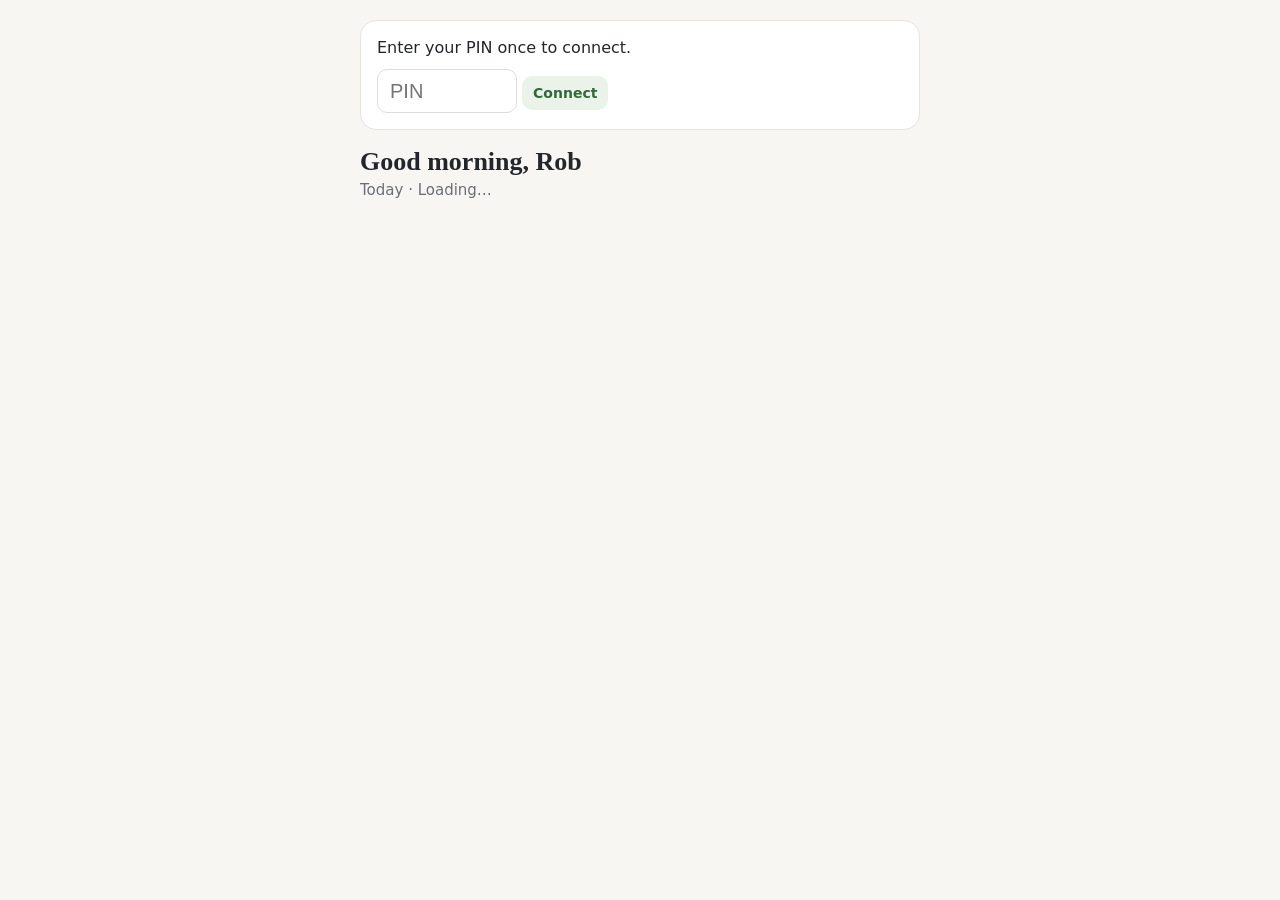
==== commit bc7611ec: "Mission Control v6: do-this-next, leads with copy text + 472 warning, next job, invoices, estimates," ====
--- a/index.html
+++ b/index.html
@@ -7,66 +7,39 @@
 <meta http-equiv="Cache-Control" content="no-cache, no-store, must-revalidate"><meta http-equiv="Pragma" content="no-cache">
 <title>Mission Control</title>
 <style>
-:root{--bg:#f7f6f3;--ink:#2f3437;--dim:#787774;--faint:#aeaba5;--card:#fff;--line:rgba(0,0,0,.06);--sage:#5f8a76;--sageL:#edf3ec;--sageD:#346538;--ease:cubic-bezier(.16,1,.3,1)}
+:root{--bg:#f7f6f2;--card:#fff;--ink:#22262b;--dim:#6b6f75;--line:#e7e4dd;--g:#2f6b3a;--gs:#eaf2ea;--a:#9a5b00;--as:#fff4e0;--r:#a3352b}
 *{box-sizing:border-box;-webkit-tap-highlight-color:transparent}
-body{margin:0;background:var(--bg);color:var(--ink);font:18px/1.5 -apple-system,BlinkMacSystemFont,"SF Pro Text",system-ui,sans-serif;-webkit-font-smoothing:antialiased;text-rendering:optimizeLegibility}
-main{max-width:520px;margin:0 auto;padding:calc(env(safe-area-inset-top) + 56px) 22px calc(env(safe-area-inset-bottom) + 96px)}
-h1{font:600 36px/1.1 ui-serif,"New York","Iowan Old Style",Georgia,serif;margin:0 0 10px;letter-spacing:-.02em}
-.calm{font-size:19px;line-height:1.45;color:var(--dim);margin:0 0 48px;transition:opacity .3s var(--ease)}
-h2{font-size:12.5px;font-weight:600;text-transform:uppercase;letter-spacing:.12em;color:var(--faint);margin:0 0 12px 4px}
-section{margin-bottom:44px}
-.c{background:var(--card);border:1px solid var(--line);border-radius:18px;padding:18px 16px 18px 20px;margin-bottom:12px;display:flex;align-items:center;gap:14px;box-shadow:0 1px 2px rgba(0,0,0,.02),0 4px 16px rgba(0,0,0,.025);
-  overflow:hidden;transition:opacity .45s ease,transform .45s ease,max-height .45s ease .25s,margin .45s ease .25s,padding .45s ease .25s,border-color .45s ease;max-height:220px;animation:up .6s var(--ease) backwards}
-.c:nth-child(2){animation-delay:.06s}.c:nth-child(3){animation-delay:.12s}.c:nth-child(n+4){animation-delay:.18s}
-@keyframes up{from{opacity:0;transform:translateY(10px)}}
-.c:active{transform:scale(.99)}
-.c.gone{opacity:0;transform:translateY(8px) scale(.98);max-height:0;margin-bottom:0;padding-top:0;padding-bottom:0;border-color:transparent}
-.c .tx{flex:1;min-width:0}.c b{display:block;font-weight:600;font-size:18px;line-height:1.35;letter-spacing:-.01em}.c span.s{display:block;color:var(--dim);font-size:15.5px;margin-top:2px}
-.tm{font-size:13px;color:var(--sage);font-weight:600;display:block;margin-bottom:3px;letter-spacing:.02em;font-variant-numeric:tabular-nums}
-button,a.bt{appearance:none;border:0;background:var(--sageL);color:var(--sageD);font:600 16px -apple-system,system-ui,sans-serif;padding:0 18px;height:46px;line-height:46px;border-radius:14px;text-decoration:none;white-space:nowrap;cursor:pointer;min-width:88px;text-align:center;transition:background .25s var(--ease),color .25s var(--ease),transform .15s var(--ease);flex-shrink:0}
-button:active,a.bt:active{transform:scale(.96)}
-button.chk{background:var(--sage);color:#fff}
-.ck{display:inline-block;width:22px;height:22px;vertical-align:-5px}
-.ck path{stroke:#fff;stroke-width:3;fill:none;stroke-linecap:round;stroke-linejoin:round;stroke-dasharray:24;stroke-dashoffset:24;animation:dr .4s ease forwards}
-@keyframes dr{to{stroke-dashoffset:0}}
-.empty{color:var(--dim);font-size:17px;padding:18px 20px;border:1px dashed rgba(0,0,0,.08);border-radius:18px}
-.more{background:none;color:var(--dim);font-weight:500;font-size:15px;padding:0 4px;height:44px;line-height:44px;min-width:0}
-.note{color:#9f2f2d;font-size:14.5px;margin:-4px 6px 14px}
-#doneSec{display:none}#doneSec h2{color:var(--faint)}
-.dl{color:var(--faint);font-size:16px;padding:7px 4px;text-decoration:line-through;text-decoration-color:#d9d6cf;animation:fi .5s var(--ease)}
-.dl:before{content:"✓  ";color:var(--sage);text-decoration:none;display:inline-block;margin-right:4px}
-@keyframes fi{from{opacity:0;transform:translateY(-6px)}to{opacity:1}}
-#toast{position:fixed;left:50%;bottom:calc(env(safe-area-inset-bottom) + 22px);transform:translate(-50%,30px);opacity:0;background:rgba(47,52,55,.94);-webkit-backdrop-filter:blur(12px);backdrop-filter:blur(12px);color:#f7f6f3;padding:6px 8px 6px 20px;border-radius:16px;font-size:15.5px;display:flex;gap:10px;align-items:center;transition:all .35s var(--ease);pointer-events:none;white-space:nowrap;box-shadow:0 8px 24px rgba(0,0,0,.12)}
-#toast.on{opacity:1;transform:translate(-50%,0);pointer-events:auto}
-#toast button{background:none;color:#cfe5da;padding:0 12px;height:40px;line-height:40px;min-width:0;font-size:15.5px}
-#st{text-align:center;font-size:13px;color:var(--faint);margin-top:36px}#st a{color:var(--faint);text-underline-offset:3px;display:inline-block;padding:10px 4px}
-#pin{display:none;margin:0 0 36px;background:var(--card);border:1px solid var(--line);border-radius:18px;padding:20px}#pin p{color:var(--dim);margin:0 0 12px}#pin input{font-size:20px;height:46px;padding:0 14px;border-radius:12px;border:1px solid #e3e1dc;width:140px;background:var(--bg);color:var(--ink);vertical-align:middle}
-#sh{position:fixed;inset:0;z-index:20;visibility:hidden;transition:visibility 0s .4s}
-#sh.on{visibility:visible;transition:none}
-#shBg{position:absolute;inset:0;background:rgba(47,52,55,.22);opacity:0;transition:opacity .35s var(--ease)}
-#sh.on #shBg{opacity:1}
-#shBox{position:absolute;left:0;right:0;bottom:0;max-width:520px;margin:0 auto;background:var(--bg);border-radius:28px 28px 0 0;padding:10px 22px calc(env(safe-area-inset-bottom) + 28px);box-shadow:0 -8px 32px rgba(0,0,0,.06);
-  transform:translateY(105%);transition:transform .4s cubic-bezier(.32,.72,0,1);max-height:85dvh;overflow-y:auto;overscroll-behavior:contain}
-#sh.on #shBox{transform:none}
-#shGrab{width:36px;height:5px;border-radius:3px;background:#dcd9d2;margin:4px auto 16px}
-#shX{position:absolute;top:14px;right:16px;min-width:0;width:36px;height:36px;padding:0;border-radius:18px;background:#ebe9e4;color:var(--dim);font-size:15px;line-height:36px}
-#shT{font:600 26px/1.2 ui-serif,"New York","Iowan Old Style",Georgia,serif;letter-spacing:-.015em;margin:8px 48px 8px 2px}#shN{color:var(--dim);font-size:16px;margin:0 2px 22px}
-.op{display:block;width:100%;text-align:left;background:var(--card);color:var(--ink);font-weight:500;font-size:17px;height:auto;line-height:1.3;padding:17px 20px;margin-bottom:8px;border-radius:16px;border:1px solid var(--line);box-shadow:none;text-decoration:none}
-.op:active{transform:scale(.985);background:#fbfbfa}
-.op.wait{color:var(--faint)}#shMsg{color:var(--dim);font-size:14.5px;min-height:20px;margin:8px 2px 0}
-body.lock{overflow:hidden}.c{cursor:pointer}
-@media (prefers-reduced-motion:reduce){.c,.dl{animation:none}#shBox,#toast{transition-duration:.01s}}
+body{margin:0;background:var(--bg);color:var(--ink);font:16px/1.4 -apple-system,BlinkMacSystemFont,system-ui,sans-serif;padding:calc(env(safe-area-inset-top) + 20px) 16px 60px;-webkit-font-smoothing:antialiased}
+main{max-width:560px;margin:0 auto}
+h1{font:700 26px/1.2 Georgia,serif;margin:6px 0 2px}.sub{color:var(--dim);margin:0 0 18px;font-size:15px}
+h2{font-size:12px;letter-spacing:.09em;text-transform:uppercase;color:var(--dim);margin:24px 4px 8px;display:flex;justify-content:space-between}
+h2 i{font-style:normal}
+.c{background:var(--card);border:1px solid var(--line);border-radius:16px;padding:14px 14px 12px;margin-bottom:10px;transition:opacity .25s}
+.c b{font-size:17px;display:block}.m{color:var(--dim);font-size:14px;margin-top:2px}
+.next{background:#22262b;color:#fff;border:0}.next .m{color:#c9ccd1}.lab{font-size:11px;letter-spacing:.1em;text-transform:uppercase;color:#9fd0a8;margin-bottom:4px}
+.q{background:var(--bg);border-radius:10px;padding:10px;font-size:14.5px;margin:10px 0 0;color:#33373c;white-space:pre-wrap;-webkit-user-select:text;user-select:text}
+.next .q{background:#33383e;color:#e8e9eb}
+.w{background:var(--as);color:var(--a);border-radius:8px;padding:6px 9px;font-size:13.5px;margin-top:8px}
+.next .w{background:#3b3426;color:#f3d39b}
+.row{display:flex;gap:8px;margin-top:10px;flex-wrap:wrap}
+.bt{flex:1;min-width:92px;text-align:center;border:0;border-radius:11px;padding:12px 8px;font-size:15px;font-weight:600;background:var(--gs);color:var(--g);text-decoration:none;font-family:inherit;cursor:pointer}
+.bt.s{background:#efeee9;color:#45494e;flex:0 0 auto}.next .bt{background:#fff;color:#22262b}.next .bt.s{background:#3b4047;color:#fff}
+.li{display:flex;align-items:center;gap:10px;padding:10px 0;border-top:1px solid var(--line);flex-wrap:wrap;transition:opacity .25s}.li:first-child{border-top:0;padding-top:2px}
+.li .t{flex:1;min-width:0}.li .t b{font-size:16px}.pill{font-size:12.5px;border-radius:20px;padding:3px 9px;background:#efeee9;color:var(--dim);white-space:nowrap}
+.pill.old{background:#fbe9e7;color:var(--r)}.sm{border:0;border-radius:10px;padding:9px 11px;font-weight:600;font-size:14px;background:var(--gs);color:var(--g);font-family:inherit;text-decoration:none;cursor:pointer}
+.sm.s{background:#efeee9;color:#45494e}
+.ex{flex-basis:100%}
+.gone{opacity:.3;pointer-events:none}
+.foot{text-align:center;color:var(--dim);font-size:12.5px;margin-top:26px}.foot a{color:var(--dim)}
+details summary{color:var(--dim);font-size:14px;cursor:pointer;padding:8px 2px}
+.empty{color:var(--dim);font-size:15px}
+#pin{display:none;background:var(--card);border:1px solid var(--line);border-radius:16px;padding:16px;margin-bottom:16px}#pin input{font-size:20px;height:44px;padding:0 12px;border-radius:10px;border:1px solid #ddd;width:140px}
+#toast{position:fixed;left:50%;bottom:calc(env(safe-area-inset-bottom) + 24px);transform:translateX(-50%);background:#22262b;color:#fff;padding:10px 16px;border-radius:20px;font-size:14px;opacity:0;transition:.2s;pointer-events:none;max-width:90%;text-align:center}
 </style></head><body><main>
-<h1 id="hi">Hello, Rob</h1><p class="calm" id="calm">Getting your day…</p>
-<div id="pin"><p>Enter your PIN once to connect.</p><input id="pinIn" inputmode="numeric" autocomplete="off" placeholder="PIN"> <button id="pinGo">Connect</button></div>
-<section><h2>Today</h2><div id="today"></div></section>
-<section><h2>Needs you</h2><div id="needs"></div></section>
-<section id="doneSec"><h2>Done today</h2><div id="done"></div></section>
-<div id="st"></div>
-</main><div id="sh" aria-hidden="true"><div id="shBg"></div><div id="shBox" role="dialog" aria-modal="true"><div id="shGrab"></div><button id="shX" aria-label="Close">✕</button>
-<div id="shT"></div><p id="shN"></p><div id="shOps"></div><div id="shMsg"></div></div></div><div id="toast"><span id="tmsg"></span><button id="undo">Undo</button></div>
+<div id="pin"><p style="margin:0 0 10px">Enter your PIN once to connect.</p><input id="pinIn" inputmode="numeric" autocomplete="off" placeholder="PIN"> <button class="sm" id="pinGo">Connect</button></div>
+<div id="app"></div><p class="foot" id="st"></p></main><div id="toast"></div>
 <script>
-var BUILD='2026-10-16d';
+var BUILD='v6-20261019';
 function $(i){return document.getElementById(i);}
 function esc(s){return String(s==null?'':s).replace(/[&<>"']/g,function(c){return {'&':'&amp;','<':'&lt;','>':'&gt;','"':'&quot;',"'":'&#39;'}[c];});}
 function nyParts(d){var o={};new Intl.DateTimeFormat('en-US',{timeZone:'America/New_York',year:'numeric',month:'2-digit',day:'2-digit',hour:'2-digit',minute:'2-digit',hour12:false}).formatToParts(d).forEach(function(p){o[p.type]=p.value;});if(o.hour==='24')o.hour='00';return o;}
@@ -93,143 +66,137 @@
    .then(function(r){return r.text();}).then(function(t){var j;try{j=JSON.parse(t);}catch(e){throw new Error('script not reachable');}return j;}).then(function(j){if(!j.ok)throw new Error(j.error||'failed');return j;});}
 
 
-var COPILOT='https://admin.rbermanelectric.com';
-var LK='bermanMC.last.v1',DK='bermanMC.done.v1';
+
+var COPILOT='https://admin.rbermanelectric.com',TT='https://www.thumbtack.com/';
+var LK='bermanMC.last.v6',HK='bermanMC.hide.v6';
 var S=null;try{S=JSON.parse(localStorage.getItem(LK));}catch(e){}
-// Done today (kept on this phone for the day) + items hidden while their save is pending/just finished
-var D={day:ymd(new Date()),list:[]};try{var d0=JSON.parse(localStorage.getItem(DK));if(d0&&d0.day===D.day)D=d0;}catch(e){}
-function saveD(){try{localStorage.setItem(DK,JSON.stringify(D));}catch(e){}}
-var HIDE={},NOTE={},showAll=false,started=0;
-D.list.forEach(function(x){HIDE[x.id]=1;});
-
-function st(x){x=String(x||'').toLowerCase();return /done|cancel/.test(x)?'done':/wait/.test(x)?'wait':/progress/.test(x)?'prog':'other';}
+var HIDE={};try{var h0=JSON.parse(localStorage.getItem(HK));if(h0&&h0.day===ymd(new Date()))HIDE=h0.ids||{};}catch(e){}
+function saveHide(){try{localStorage.setItem(HK,JSON.stringify({day:ymd(new Date()),ids:HIDE}));}catch(e){}}
+var EXTRA={},HIDE472={};// per-card extra content (number / nudge draft)
+function toast(m){var e=$('toast');e.textContent=m;e.style.opacity=1;clearTimeout(toast.t);toast.t=setTimeout(function(){e.style.opacity=0;},1800);}
+function copyText(s){var ok=false;
+  try{var ta=document.createElement('textarea');ta.value=s;ta.setAttribute('readonly','');ta.style.position='fixed';ta.style.top='0';ta.style.opacity='0';ta.style.fontSize='16px';document.body.appendChild(ta);
+    var r=document.createRange();r.selectNodeContents(ta);var sel=window.getSelection();sel.removeAllRanges();sel.addRange(r);ta.setSelectionRange(0,s.length);ok=document.execCommand('copy');ta.remove();sel.removeAllRanges();}catch(e){}
+  if(!ok&&navigator.clipboard){navigator.clipboard.writeText(s).then(function(){toast('Copied');},function(){toast('Press and hold the text to copy');});return;}
+  toast(ok?'Copied':'Press and hold the text to copy');}
+function fmtPhone(p){var d=String(p).replace(/\D/g,'').slice(-10);return '('+d.slice(0,3)+') '+d.slice(3,6)+'-'+d.slice(6);}
+function since(h){if(h==null)return '';if(h<1)return 'just now';if(h<24)return h+' hr'+(h===1?'':'s')+' ago';var d=Math.floor(h/24);return d+' day'+(d===1?'':'s')+' ago';}
+function dayPill(d){if(d==null)return '';return '<span class="pill'+(d>=21?' old':'')+'">'+d+' day'+(d===1?'':'s')+'</span>';}
+function t12(hm){var m=/^(\d{1,2}):(\d{2})/.exec(hm||'');if(!m)return '';var h=+m[1],ap=h>=12?'PM':'AM';h=h%12||12;return h+(m[2]!=='00'?':'+m[2]:'')+' '+ap;}
+function dlabel(iso){var t=ymd(new Date()),tm=ymd(new Date(Date.now()+864e5));if(iso===t)return 'Today';if(iso===tm)return 'Tomorrow';
+  var d=new Date(iso+'T12:00:00Z');return ['Sun','Mon','Tue','Wed','Thu','Fri','Sat'][d.getUTCDay()]+' '+['Jan','Feb','Mar','Apr','May','Jun','Jul','Aug','Sep','Oct','Nov','Dec'][d.getUTCMonth()]+' '+d.getUTCDate();}
 function first(t){return String(t||'').split(/[\s(,:']/)[0];}
 function town(t){var m=String(t).match(/\(([^)]+)\)/);return m?m[1]:'';}
-function timeOf(t){var m=String(t).match(/\b(\d{1,2}(?::\d{2})?\s*(AM|PM))\b/i);return m?m[1].toUpperCase():'Time TBD';}
-function what(t){var m=String(t).match(/\b(lighting|rewiring|panel|ev charger|generator|doorbell|camera|fan|outlet|solar|wiring|estimate)\b/i);return m?m[1].toLowerCase():'job';}
-var DOW=['Sunday','Monday','Tuesday','Wednesday','Thursday','Friday','Saturday'],MON={jan:1,feb:2,mar:3,apr:4,may:5,jun:6,jul:7,aug:8,sep:9,oct:10,nov:11,dec:12};
-function dayWord(iso){if(!iso)return '';var t=ymd(new Date()),tm=ymd(new Date(Date.now()+864e5));if(iso===t)return 'today’s';if(iso===tm)return 'tomorrow’s';
-  return DOW[new Date(iso+'T12:00:00Z').getUTCDay()]+'’s';}
-function apprDate(a){var m=String(a.title).match(/\b(Jan|Feb|Mar|Apr|May|Jun|Jul|Aug|Sep|Oct|Nov|Dec)[a-z]*\.?\s+(\d{1,2})\b/i),y=nyParts(new Date()).year;
-  if(m)return y+'-'+String(MON[m[1].toLowerCase()]).padStart(2,'0')+'-'+String(m[2]).padStart(2,'0');
-  var c=String(a.created||'').slice(0,10);if(/tomorrow/i.test(a.title)&&c){var d=new Date(c+'T12:00:00Z');d.setUTCDate(d.getUTCDate()+1);return d.toISOString().slice(0,10);}
-  if(/today/i.test(a.title))return c;return '';}
-function isJob(r){return /\b(job|visit|walkthrough|appointment)\b/i.test(r.item)&&!/^schedule /i.test(r.item)&&/rob/i.test(r.owner||'')&&st(r.status)!=='done';}
-function jobs(){var d=ymd(new Date());return (S&&S.board||[]).filter(function(r){return isJob(r)&&String(r.due||'').slice(0,10)===d;})
-  .map(function(r){return {id:'J:'+r.row,row:r.row,item:r.item,next:r.next,label:first(r.item)+'’s '+what(r.item+' '+r.next),kind:'job'};})
-  .sort(function(a,b){return mins(a.item)-mins(b.item);});}
-function mins(t){var m=String(t).match(/\b(\d{1,2})(?::(\d{2}))?\s*(AM|PM)\b/i);return m?(+m[1]%12+(/pm/i.test(m[3])?12:0))*60+ +(m[2]||0):9999;}
-function needs(){var out=[],d=ymd(new Date());if(!S)return out;
-  (S.approvals||[]).filter(function(a){return /pending/i.test(a.status);}).forEach(function(a){var n=first(a.title),ty=String(a.type||''),t,btn='Send text';
-    if(/confirm/i.test(ty)){var w=dayWord(apprDate(a));t='Confirm '+(w?w+' ':'')+'job with '+n;}
-    else if(/new lead/i.test(ty))t='Reply to '+n+', a new customer';
-    else if(/follow/i.test(ty))t='Check in with '+n+' about the estimate';
-    else if(/review request/i.test(ty)){t='Ask '+(/past customers/i.test(a.title)?'past customers':n)+' for a review';btn='Approve';}
-    else if(/text/i.test(ty))t='Text '+n;
-    else{t=String(a.title).replace(/\s*\(.*?\)/g,'');btn='Approve';}
-    out.push({id:'A:'+a.id,aid:a.id,t:t,label:t.replace(/^Confirm/,'Confirmed').replace(/^Reply to (\w+).*/,'Replied to $1').replace(/^Check in/,'Checked in').replace(/^Text/,'Texted').replace(/^Ask/,'Asked'),btn:btn,kind:btn==='Send text'?'text':'appr'});});
-  (S.board||[]).forEach(function(r){var due=String(r.due||'').slice(0,10);
-    if(isJob(r)&&due&&due<d)out.push({id:'R:'+r.row,row:r.row,item:r.item,t:'Is '+first(r.item)+'’s job finished?',label:first(r.item)+'’s job',btn:'Done',kind:'done'});});
-  (S.board||[]).filter(function(r){return st(r.status)==='wait'&&/rob/i.test(r.owner||'');}).forEach(function(r){
-    if(/estimate/i.test(r.area||'')||/estimate/i.test(r.item))out.push({id:'R:'+r.row,row:r.row,item:r.item,label:first(r.item)+'’s estimate reviewed',t:'Review '+first(r.item)+'’s estimate',btn:'Review',href:COPILOT,kind:'link'});
-    else out.push({id:'R:'+r.row,row:r.row,item:r.item,t:String(r.item).replace(/\s*\(.*?\)/g,''),label:String(r.item).replace(/\s*\(.*?\)/g,''),btn:'Done',kind:'done'});});
-  return out;}
-var CK_SVG='<svg class="ck" viewBox="0 0 24 24"><path d="M5 12.5l4.5 4.5L19 7.5"/></svg>';
-function card(x){return '<div class="c" data-id="'+esc(x.id)+'">'+x.body+(x.href?'<a class="bt" href="'+esc(x.href)+'">'+esc(x.btn)+'</a>':'<button data-id="'+esc(x.id)+'">'+esc(x.btn)+'</button>')+'</div>'+(NOTE[x.id]?'<div class="note">'+esc(NOTE[x.id])+'</div>':'');}
-var CUR={};
-function render(){
-  var h=+nyParts(new Date()).hour;$('hi').textContent=(h<5?'Hello':h<12?'Good morning':h<17?'Good afternoon':'Good evening')+', Rob';
-  var J=jobs().filter(function(x){return !HIDE[x.id];}),N=needs().filter(function(x){return !HIDE[x.id];});CUR={};
-  J.concat(N).forEach(function(x){CUR[x.id]=x;});
-  var n=J.length+N.length,did=D.list.length,W=['Nothing','One thing','Two things','Three things','Four things','Five things','Six things','Seven things'];
-  $('calm').textContent=!S?'Getting your day…':n===0?(did?'All done. Enjoy the day.':'Nothing needs you. Enjoy the day.'):did?(n===1?'One left. Nice.':n+' left. Nice pace.'):(W[n]||n+' things')+' today. You’re on track.';
-  $('today').innerHTML=J.length?J.map(function(x){x.body='<div class="tx"><span class="tm">'+esc(timeOf(x.item))+'</span><b>'+esc(first(x.item))+'</b><span class="s">'+esc(what(x.item+' '+x.next))+(town(x.item)?' · '+esc(town(x.item)):'')+'</span></div>';x.btn='Done';return card(x);}).join(''):'<div class="empty">No jobs today.</div>';
-  var top=showAll?N:N.slice(0,3);
-  $('needs').innerHTML=N.length?top.map(function(x){x.body='<div class="tx"><b>'+esc(x.t)+'</b></div>';return card(x);}).join('')+(N.length>3&&!showAll?'<button class="more" id="more">and '+(N.length-3)+' more</button>':''):'<div class="empty">Nothing needs you. Enjoy the day.</div>';
-  $('doneSec').style.display=did?'block':'none';$('done').innerHTML=D.list.map(function(x){return '<div class="dl">'+esc(x.label)+'</div>';}).join('');
-}
-// ---- Done flow: check, slide away, land in Done today; save after a 5s undo window ----
-var PEND=null;
-function toast(msg,undo){$('tmsg').textContent=msg;$('undo').style.display=undo?'':'none';$('toast').classList.add('on');clearTimeout(toast.t);toast.t=setTimeout(function(){$('toast').classList.remove('on');},undo?5000:3200);}
-function finish(x,btn,run,delay){
-  btn.disabled=true;btn.classList.add('chk');btn.innerHTML=CK_SVG;delete NOTE[x.id];
-  var el=btn.closest('.c');setTimeout(function(){el.classList.add('gone');},550);
-  setTimeout(function(){HIDE[x.id]=1;D.list.push({id:x.id,label:x.label||x.t});saveD();render();},1250);
-  var save=function(){run().then(function(){setTimeout(refresh,1500);}).catch(function(err){
-      delete HIDE[x.id];D.list=D.list.filter(function(y){return y.id!==x.id;});saveD();NOTE[x.id]='Couldn’t save that one. It’s back on your list.';render();});};
-  if(!delay){save();return;}
-  if(PEND)PEND.fire();
-  var tm=setTimeout(function(){PEND=null;save();},5000);
-  PEND={fire:function(){clearTimeout(tm);PEND=null;save();},undo:function(){clearTimeout(tm);PEND=null;delete HIDE[x.id];D.list=D.list.filter(function(y){return y.id!==x.id;});saveD();render();}};
-  toast('Done. Nice work.',true);
-}
-
-// ---- Card sheet: tap a card (not its button) for more options. Phones/addresses are fetched only now, used only inside links. ----
-var SHX=null;
-function op(k,label,href,wait){return href?'<a class="op" data-k="'+k+'" href="'+esc(href)+'">'+esc(label)+'</a>':'<button class="op'+(wait?' wait':'')+'" data-k="'+k+'"'+(wait?' disabled':'')+'>'+esc(label)+'</button>';}
-function rowOf(x){return x.row?(S.board||[]).filter(function(r){return r.row===x.row;})[0]:null;}
-function shDraw(x,P){var r=rowOf(x),o='';
-  if(P.ph)o+=op('call','Call',P.ph?'tel:'+P.ph:'')+op('text',P.draft?'Text with the approved message':'Text',P.ph?'sms:'+P.ph+(P.draft?'&body='+encodeURIComponent(P.draft):''):'');
-  else if(P.ph===undefined&&(x.row||x.aid))o+=op('w','Getting contact…','',1);
-  if(P.addr)o+=op('map','Directions','https://maps.apple.com/?daddr='+encodeURIComponent(P.addr));
-  o+=op('cop','Open in Copilot',COPILOT);
-  if(x.row&&(x.kind==='job'||x.kind==='done'))o+=op('move','Move to tomorrow');
-  if(x.row||x.kind==='appr')o+=op('done','Mark done');
-  $('shOps').innerHTML=o;}
-function noteOf(x){var r=rowOf(x);if(x.aid){var a=(S.approvals||[]).filter(function(y){return y.id===x.aid;})[0]||{};return /confirm/i.test(a.type)?'A confirmation text is drafted and waiting for you.':/lead/i.test(a.type)?'A reply to this new customer is drafted for you.':/review/i.test(a.type)?'A review request text is drafted for you.':'Drafted and waiting for your OK.';}
-  var n=String(r&&r.next||'').replace(/\s*\b(phone|cell|tel)\b[^.]*\.?/gi,'').replace(/\s*\(.*?\)/g,'').replace(/\bat,/,'').replace(/ (?:at|in) [A-Z][^.]*?(?=[.,]|$)/,'');return n?n.replace(/\.?$/,'.'):'';}
-function openSheet(x){SHX=x;var P={};$('shT').textContent=x.t||x.label||first(x.item);$('shN').textContent=noteOf(x);$('shMsg').textContent='';shDraw(x,P);
-  $('sh').classList.add('on');$('sh').setAttribute('aria-hidden','false');document.body.classList.add('lock');$('shBox').scrollTop=0;
-  try{if(!history.state||!history.state.mcSh)history.pushState({mcSh:1},'');}catch(e){}
-  if(!conn()){P.ph=null;shDraw(x,P);$('shMsg').textContent='Connect with your PIN to call or text.';return;}
-  var a=x.aid?api({action:'phone',id:x.aid}):api({action:'phone',row:x.row,item:x.item});
-  a.then(function(j){P.ph=String(j.phone).replace(/[^\d+]/g,'');var ap=x.aid&&(S.approvals||[]).filter(function(y){return y.id===x.aid;})[0];if(ap&&/approved/i.test(ap.status))P.draft=j.draft||'';})
-   .catch(function(){P.ph=null;}).then(function(){if(SHX===x)shDraw(x,P);});
-  if(x.row&&x.kind!=='link')api({action:'address',row:x.row,item:x.item}).then(function(j){P.addr=j.address;if(SHX===x)shDraw(x,P);}).catch(function(){});}
-function closeSheet(fromPop){if(!$('sh').classList.contains('on'))return;$('sh').classList.remove('on');$('sh').setAttribute('aria-hidden','true');document.body.classList.remove('lock');$('shBox').style.transform='';SHX=null;
-  if(!fromPop){try{if(history.state&&history.state.mcSh)history.back();}catch(e){}}}
-$('shX').onclick=function(){closeSheet();};$('shBg').onclick=function(){closeSheet();};
-window.addEventListener('popstate',function(){closeSheet(true);});
-document.addEventListener('keydown',function(e){if(e.key==='Escape')closeSheet();});
-(function(){var y0=null,dy=0,bx=$('shBox');bx.addEventListener('touchstart',function(e){if(bx.scrollTop>0)return;y0=e.touches[0].clientY;dy=0;bx.style.transition='none';},{passive:true});
-  bx.addEventListener('touchmove',function(e){if(y0===null)return;dy=Math.max(0,e.touches[0].clientY-y0);bx.style.transform='translateY('+dy+'px)';},{passive:true});
-  bx.addEventListener('touchend',function(){if(y0===null)return;y0=null;bx.style.transition='';if(dy>90)closeSheet();else bx.style.transform='';});})();
-$('shOps').addEventListener('click',function(e){var b=e.target.closest('button.op');if(!b||!SHX)return;var x=SHX,k=b.dataset.k;
-  if(k==='done'){closeSheet();var el=document.querySelector('.c[data-id="'+x.id+'"] button');if(el)el.click();else{HIDE[x.id]=1;D.list.push({id:x.id,label:x.label||x.t});saveD();render();toast('Done. Nice work.');api({action:'done',item:x.item,row:x.row}).then(function(){setTimeout(refresh,1500);}).catch(function(){delete HIDE[x.id];D.list=D.list.filter(function(y){return y.id!==x.id;});saveD();NOTE[x.id]='Couldn’t save that one. It’s back on your list.';render();});}return;}
-  if(k==='move'){b.disabled=true;b.textContent='Moving…';
-    api({action:'move',row:x.row,item:x.item}).then(function(){closeSheet();var el=document.querySelector('.c[data-id="'+x.id+'"]');if(el)el.classList.add('gone');
-      setTimeout(function(){HIDE[x.id]=1;render();},700);toast('Moved to tomorrow.');setTimeout(refresh,1500);})
-     .catch(function(err){b.disabled=false;b.textContent='Move to tomorrow';$('shMsg').textContent=/unknown action/.test(err.message)?'Moving needs a quick script update. Nothing changed.':'Couldn’t move it just now. Nothing changed.';});}
-});
-document.addEventListener('click',function(e){if(e.target.closest('button,a,#sh'))return;var c=e.target.closest('.c[data-id]');if(!c)return;var x=CUR[c.dataset.id];if(x)openSheet(x);});
-$('undo').onclick=function(){if(PEND)PEND.undo();$('toast').classList.remove('on');};
-document.addEventListener('click',function(e){
-  if(e.target.id==='more'){showAll=true;render();return;}
-  var b=e.target.closest('button[data-id]');if(!b||b.disabled)return;var x=CUR[b.dataset.id];if(!x)return;
-  if(!conn()){$('pin').style.display='block';$('pinIn').focus();return;}
-  if(x.kind==='job')return finish(x,b,function(){return api({action:'done',item:x.item,row:x.row,finish:true});},true);
-  if(x.kind==='done')return finish(x,b,function(){return api({action:'done',item:x.item,row:x.row});},true);
-  if(x.kind==='appr')return finish(x,b,function(){return api({action:'approve',id:x.aid,status:'Approved',note:''});},true);
-  if(x.kind==='text'){b.disabled=true;b.textContent='…';
-    api({action:'approve',id:x.aid,status:'Approved',note:''}).then(function(){return api({action:'phone',id:x.aid});}).then(function(j){
-      b.disabled=false;finish(x,b,function(){return Promise.resolve();},false);
-      go('sms:'+String(j.phone).replace(/[^\d+]/g,'')+'&body='+encodeURIComponent(j.draft||''));
-    }).catch(function(err){b.disabled=false;b.textContent='Send text';NOTE[x.id]='Couldn’t open the text just now. Try again in a moment.';render();});}
-});
-$('pinGo').onclick=function(){var v=$('pinIn').value.trim();if(v.length<4)return;saveConn({url:DEFURL,pin:v});$('pin').style.display='none';refresh();};
+var ACT={},AID=0;function act(fn){var k='a'+(++AID);ACT[k]=fn;return k;}
+function btn(cls,label,fn){return '<button class="'+cls+'" data-a="'+act(fn)+'">'+esc(label)+'</button>';}
+function link(cls,label,href){return '<a class="'+cls+'" href="'+esc(href)+'" target="_blank" rel="noopener">'+esc(label)+'</a>';}
+document.addEventListener('click',function(e){var b=e.target.closest('[data-a]');if(!b)return;var f=ACT[b.getAttribute('data-a')];if(f){e.preventDefault();f(b);}});
+function hide(id,msg){HIDE[id]=1;saveHide();toast(msg||'Done');render();}
+function unhide(id,msg){delete HIDE[id];saveHide();toast(msg);render();}
+
+// ---------- build the model (v6 shape, with fallback to the old shape) ----------
+function model(){var M={leads:[],jobs:[],uninv:[],drafts:[],waiting:[],never:[],v6:!!(S&&S.copilot)};if(!S)return M;var C=S.copilot,today=ymd(new Date());
+  var rec={};if(C)(C.recent||[]).concat(C.newLeads||[]).forEach(function(l){if(!rec[l.first])rec[l.first]=l;});
+  (S.approvals||[]).filter(function(a){return /pending/i.test(a.status)&&/new lead|reply|text|follow/i.test(a.type||'');}).forEach(function(a){
+    var f=first(a.title),l=rec[f]||{},h=l.hours;if(h==null&&a.created){var t=Date.parse(String(a.created).replace(' ','T')+':00-04:00');if(isFinite(t))h=Math.round((Date.now()-t)/36e5);}
+    var svc=(String(a.title).split(':')[1]||'').replace(/\(.*?\)/,'').trim();
+    M.leads.push({id:'A:'+a.id,aid:a.id,first:f,svc:l.service||svc,town:l.town||town(a.title),hours:h,is472:!!(a.is472||l.is472||HIDE472['A:'+a.id]),draft:a.draft,lead_id:l.lead_id,type:a.type});});
+  if(C){(C.newLeads||[]).forEach(function(l){if(M.leads.some(function(x){return x.first===l.first;}))return;
+      M.leads.push({id:'L:'+l.lead_id,first:l.first,svc:l.service,town:l.town,hours:l.hours,is472:l.is472,lead_id:l.lead_id,nodraft:true});});
+    (C.jobs||[]).forEach(function(j){if(j.date>=today)M.jobs.push({id:'J:'+j.date+j.first,first:j.first,svc:j.service,town:j.town,date:j.date,start:j.start,end:j.end,est:j.estimate_id,visit:j.visit,approved:j.approved});});
+    (C.uninvoiced||[]).forEach(function(u){M.uninv.push({id:'U:'+u.first,first:u.first,town:u.town,svc:u.service,days:u.days,inv:u.invoice,lead_id:u.lead_id});});
+    (C.drafts||[]).forEach(function(d){M.drafts.push({id:'D:'+d.estimate_id,first:d.first,svc:d.service,days:d.days,est:d.estimate_id});});
+    (C.waiting||[]).forEach(function(l){M.waiting.push({id:'W:'+l.lead_id,first:l.first,svc:l.service,town:l.town,days:l.days,lead_id:l.lead_id,is472:l.is472,followed:l.followed});});
+    (C.neverBooked||[]).forEach(function(l){if(M.leads.some(function(x){return x.first===l.first;}))return;M.never.push({id:'N:'+l.lead_id,first:l.first,svc:l.service,town:l.town,days:l.days,lead_id:l.lead_id,is472:l.is472,followed:l.followed});});
+  } else {// old script: board only
+    (S.board||[]).forEach(function(r){var it=String(r.item),due=String(r.due||'').slice(0,10),done=/done|cancel/i.test(r.status);
+      var jm=/^([A-Z][a-z]+)\s+(?:Mon|Tue|Wed|Thu|Fri|Sat|Sun)\w*\s+job,?\s*([^()]*)\(?([^)]*)\)?/.exec(it);
+      if(jm&&!done&&due>=today)M.jobs.push({id:'J:'+r.row,row:r.row,item:r.item,first:jm[1],town:jm[3],date:due,timeTxt:jm[2].trim(),svc:''});
+      if(jm&&done&&due&&due<today&&(Date.now()-Date.parse(due))<14*864e5)M.uninv.push({id:'U:'+jm[1],first:jm[1],town:jm[3],days:Math.floor((Date.now()-Date.parse(due))/864e5)});
+      var em=/^([A-Z][a-z]+): review estimate/.exec(it);if(em&&/wait/i.test(r.status))M.drafts.push({id:'D:'+r.row,first:em[1],svc:''});});}
+  M.jobs.sort(function(a,b){return (a.date+(a.start||''))<(b.date+(b.start||''))?-1:1;});
+  M.leads.sort(function(a,b){return (b.hours||0)-(a.hours||0);});
+  ['leads','jobs','uninv','drafts','waiting','never'].forEach(function(k){M[k]=M[k].filter(function(x){return !HIDE[x.id];});});
+  return M;}
+
+// ---------- actions ----------
+function doSent(x){hide(x.id,'Marked sent');
+  var p=x.aid?api({action:'sent',id:x.aid}).catch(function(e){if(/unknown action/.test(e.message))return api({action:'approve',id:x.aid,status:'Approved',note:'Sent by Rob (Mission Control)'});throw e;})
+    :api({action:'sent',lead_id:x.lead_id,first:x.first});
+  p.catch(function(){unhide(x.id,'Couldn’t save that. It’s back on your list.');});}
+function doLost(x){if(!confirm('Close out '+x.first+'? This only hides it here. Nobody gets contacted, and Copilot isn’t changed.'))return;hide(x.id,'Closed out');
+  api({action:'marklost',lead_id:x.lead_id,estimate_id:x.est,first:x.first}).catch(function(){unhide(x.id,'Couldn’t save that. It’s back on your list.');});}
+function doInvoiced(x){hide(x.id,'Marked invoiced');api({action:'sent',lead_id:'inv-'+x.first,first:x.first}).catch(function(e){if(!/unknown action/.test(e.message))unhide(x.id,'Couldn’t save that. It’s back on your list.');});}
+function doNudge(x,kind,b){b.textContent='…';api({action:'nudge',lead_id:x.lead_id,kind:kind}).then(function(j){EXTRA[x.id]={draft:j.draft,phone:j.phone,is472:j.is472};render();})
+  .catch(function(e){b.textContent='Nudge';toast(/unknown action/.test(e.message)?'Nudge needs the v6 script update.':'Couldn’t load a draft just now.');});}
+function doNumber(x,b){b.textContent='…';api({action:'phone',id:x.aid}).then(function(j){if(/^\+?1?472/.test(String(j.phone).replace(/[^\d+]/g,''))){x.is472=true;HIDE472[x.id]=1;toast('That’s a Thumbtack 472 number. Reply in Thumbtack.');render();return;}EXTRA[x.id]=Object.assign(EXTRA[x.id]||{},{phone:j.phone});render();})
+  .catch(function(e){b.textContent='Show number';toast(/no number/.test(e.message)?'No number on file. Use Thumbtack.':'Couldn’t get the number just now.');});}
+function doNav(x,b){b.textContent='…';var p=x.est?api({action:'jobaddr',estimate_id:x.est}):api({action:'address',row:x.row,item:x.item});
+  p.then(function(j){b.textContent='Navigate';go('https://maps.apple.com/?daddr='+encodeURIComponent(j.address));})
+   .catch(function(){b.textContent='Navigate';go('https://maps.apple.com/?daddr='+encodeURIComponent((x.town||'')+', NY'));});}
+
+// ---------- render ----------
+function extraHtml(x){var e=EXTRA[x.id];if(!e)return '';var o='<div class="ex">';
+  if(e.draft)o+='<div class="q">'+esc(e.draft)+'</div><div class="row">'+btn('bt','Copy text',function(){copyText(e.draft);})+(e.is472||!e.phone?link('bt','Open Thumbtack',TT):'')+'</div>';
+  if(e.phone)o+='<div class="row" style="align-items:center"><span style="flex:1;font-weight:600">Text to '+esc(fmtPhone(e.phone))+'</span>'+btn('sm s','Copy number',function(){copyText(fmtPhone(e.phone));})+'</div>';
+  else if(e.is472)o+='<div class="w">472 is a Thumbtack relay number, so reply in Thumbtack.</div>';
+  return o+'</div>';}
+function leadCard(x,isNext){var meta=[isNext?x.svc:'',x.town,x.hours!=null?'came in '+since(x.hours):''].filter(Boolean).join(' · ');
+  var o='<div class="c'+(isNext?' next':'')+'">'+(isNext?'<div class="lab">Do this next</div>':'')+'<b>'+(isNext?'Answer '+esc(x.first)+(x.is472?' on Thumbtack':''):esc(x.first)+(x.svc?' · '+esc(x.svc):''))+'</b><div class="m">'+esc(meta)+'</div>';
+  if(x.is472)o+='<div class="w">472 number: it’s a Thumbtack relay. Reply in Thumbtack, not by text.</div>';
+  if(x.draft){o+='<div class="q">'+esc(x.draft)+'</div><div class="row">'+btn('bt','Copy text',function(){copyText(x.draft);})+(x.is472?link('bt','Open Thumbtack',TT):btn('bt','Show number',function(b){doNumber(x,b);}))+btn('bt s','Sent ✓',function(){doSent(x);})+'</div>';
+    var e=EXTRA[x.id];if(e&&e.phone)o+='<div class="row" style="align-items:center"><span style="flex:1;font-weight:600">Text to '+esc(fmtPhone(e.phone))+'</span>'+btn('sm s','Copy number',function(){copyText(fmtPhone(e.phone));})+'</div>';}
+  else o+='<div class="m" style="margin-top:6px">No draft yet. Head Honcho will add one.</div><div class="row">'+link('bt','Open Thumbtack',TT)+link('bt s','Copilot',COPILOT)+'</div>';
+  return o+'</div>';}
+function sec(title,n,body){return '<h2>'+esc(title)+(n!=null?'<i>'+n+'</i>':'')+'</h2>'+body;}
+function render(){ACT={};var M=model(),o='',today=ymd(new Date());
+  var tj=M.jobs.filter(function(j){return j.date===today;});
+  var parts=[];if(tj.length)parts.push(tj.length+' job'+(tj.length>1?'s':'')+' today');if(M.leads.length)parts.push(M.leads.length+' lead'+(M.leads.length>1?'s':'')+' to answer');
+  if(M.uninv.length)parts.push(M.uninv.length+' to invoice');if(M.drafts.length)parts.push(M.drafts.length+' estimate'+(M.drafts.length>1?'s':'')+' to finish');
+  var hr=+nyParts(new Date()).hour,greet=hr<12?'Good morning':hr<17?'Good afternoon':'Good evening';
+  var nothing=S&&!parts.length&&!M.waiting.length&&!M.never.length;
+  o+='<h1>'+greet+', Rob</h1><p class="sub">'+esc(dlabel(today))+' · '+(S?(nothing?'Nothing open. You’re all caught up.':parts.join(' · ')||'Follow-ups below'):'Loading…')+'</p>';
+  // Do this next
+  var nx=null;if(M.leads.length)nx={k:'lead',x:M.leads[0]};else if(tj.length)nx={k:'job',x:tj[0]};else if(M.uninv.length)nx={k:'inv',x:M.uninv[0]};else if(M.drafts.length)nx={k:'draft',x:M.drafts[0]};
+  if(nx&&nx.k==='lead')o+=leadCard(nx.x,true);
+  else if(nx&&nx.k==='inv')o+='<div class="c next"><div class="lab">Do this next</div><b>Invoice '+esc(nx.x.first)+'</b><div class="m">'+esc([nx.x.town,nx.x.days!=null?'job was '+nx.x.days+' days ago':''].filter(Boolean).join(' · '))+'</div><div class="row">'+link('bt','Open Copilot',COPILOT)+btn('bt s','Invoiced ✓',function(){doInvoiced(nx.x);})+'</div></div>';
+  else if(nx&&nx.k==='draft')o+='<div class="c next"><div class="lab">Do this next</div><b>Finish '+esc(nx.x.first)+'’s estimate</b><div class="m">'+esc(nx.x.svc||'')+'</div><div class="row">'+link('bt','Open Copilot',COPILOT)+'</div></div>';
+  // Leads
+  var rest=M.leads.slice(nx&&nx.k==='lead'?1:0);
+  if(rest.length)o+=sec('New leads waiting',M.leads.length,rest.map(function(x){return leadCard(x,false);}).join(''));
+  // Jobs
+  if(M.jobs.length||M.v6){var j=M.jobs[0];
+    o+=sec(tj.length?'Today':'Next job',null,j?'<div class="c"><b>'+esc(j.first)+(j.svc?' · '+esc(j.svc):'')+(j.visit?' (estimate visit)':'')+'</b><div class="m">'+esc([dlabel(j.date),j.start?t12(j.start)+(j.end?'–'+t12(j.end):''):(j.timeTxt||''),j.town,j.approved?'estimate approved':''].filter(Boolean).join(' · '))+'</div><div class="row">'+btn('bt','Navigate',function(b){doNav(j,b);})+link('bt s','Open in Copilot',COPILOT)+'</div>'+
+      (M.jobs.length>1?'<div class="m" style="margin-top:8px">Then: '+esc(M.jobs.slice(1,4).map(function(y){return y.first+' '+dlabel(y.date);}).join(', '))+'</div>':'<div class="m" style="margin-top:8px">Nothing else booked in the next 2 weeks.</div>')+'</div>':'<div class="c empty">Nothing booked in the next 2 weeks.</div>');}
+  // Uninvoiced
+  if(M.uninv.length)o+=sec('Done, not invoiced',M.uninv.length,'<div class="c">'+M.uninv.map(function(x){return '<div class="li"><div class="t"><b>'+esc(x.first)+'</b><div class="m">'+esc([x.svc,x.town,x.inv==='draft'?'invoice drafted':''].filter(Boolean).join(' · '))+'</div></div>'+dayPill(x.days)+link('sm','Invoice',COPILOT)+btn('sm s','✓',function(){doInvoiced(x);})+'</div>';}).join('')+'</div>');
+  // Drafts
+  if(M.drafts.length)o+=sec('Estimates to finish',M.drafts.length,'<div class="c">'+M.drafts.map(function(x){return '<div class="li"><div class="t"><b>'+esc(x.first)+'</b><div class="m">'+esc(x.svc||'')+'</div></div>'+dayPill(x.days)+link('sm','Review',COPILOT)+'</div>';}).join('')+'</div>');
+  // Waiting + never booked
+  function fl(x,kind){return '<div class="li"><div class="t"><b>'+esc(x.first)+'</b><div class="m">'+esc([x.svc,x.town,x.is472?'472':'' ,x.followed?'nudged':''].filter(Boolean).join(' · '))+'</div></div>'+dayPill(x.days)+
+    (x.is472?link('sm','Thumbtack',TT):btn('sm','Nudge',function(b){doNudge(x,kind,b);}))+btn('sm s',x.days>=(kind==='lead'?14:21)?'Close':'Sent ✓',function(){x.days>=(kind==='lead'?14:21)?doLost(x):doSent(x);})+extraHtml(x)+'</div>';}
+  function fold(list,kind){var lim=kind==='lead'?14:21,a=list.filter(function(x){return x.days<lim;}),b=list.filter(function(x){return x.days>=lim;});
+    return '<div class="c">'+(a.map(function(x){return fl(x,kind);}).join('')||'<div class="empty">Nothing recent.</div>')+(b.length?'<details><summary>'+b.length+' older than '+(lim===14?'2':'3')+' weeks: close out?</summary>'+b.map(function(x){return fl(x,kind);}).join('')+'</details>':'')+'</div>';}
+  if(M.waiting.length)o+=sec('Waiting on customer',M.waiting.length,fold(M.waiting,'estimate'));
+  if(M.never.length)o+=sec('Never booked',M.never.length,fold(M.never,'lead'));
+  if(S&&!M.v6)o+='<div class="c m">Follow-ups and invoice tracking turn on with the v6 script update.</div>';
+  $('app').innerHTML=o;}
+
+function stamp(){if(!S)return '';var a=S.copilot&&S.copilot.at?new Date(S.copilot.at):null;var tf=function(d){return d.toLocaleTimeString('en-US',{timeZone:'America/New_York',hour:'numeric',minute:'2-digit'});};
+  return (a?'Copilot '+tf(a)+' ET · ':'')+'Board '+esc(String(S.at||'').slice(11))+' ET';}
 var busy=false;
-function refresh(){var nd=ymd(new Date());if(D.day!==nd){D={day:nd,list:[]};HIDE={};saveD();}
-  render();if(!conn()){$('pin').style.display='block';return Promise.resolve();}
+function refresh(){render();if(!conn()){$('pin').style.display='block';return Promise.resolve();}
   if(busy)return Promise.resolve();busy=true;
   var s=function(){return api({action:'state'});};
   return s().catch(function(e){if(/pin/i.test(e.message))throw e;return new Promise(function(r){setTimeout(r,2500);}).then(s);}).then(function(j){if(!j||!j.board)throw new Error('bad state');S=j;try{localStorage.setItem(LK,JSON.stringify(j));}catch(e){}
-      $('st').innerHTML='<a href="classic/">Classic view</a>';})
+      $('st').innerHTML=stamp()+' · <a href="classic/">Classic view</a>';})
    .catch(function(e){$('st').innerHTML=(S?'Showing your last update · ':'Can’t reach your board right now · ')+'<a href="classic/">Classic view</a>';if(/pin/i.test(e.message))$('pin').style.display='block';})
    .then(function(){busy=false;render();});}
+$('pinGo').onclick=function(){var v=$('pinIn').value.trim();if(v.length<4)return;saveConn({url:DEFURL,pin:v});$('pin').style.display='none';refresh();};
 function verCheck(){if(!/^https?:/.test(location.protocol))return;fetch('version.json?t='+Date.now(),{cache:'no-store'}).then(function(r){return r.json();}).then(function(v){
   if(v&&v.build&&v.build!==BUILD){var k='bermanMC.reload';if(sessionStorage.getItem(k)===v.build)return;sessionStorage.setItem(k,v.build);location.reload();}}).catch(function(){});}
-render();refresh();verCheck();
+refresh();verCheck();
 document.addEventListener('visibilitychange',function(){if(!document.hidden){refresh();verCheck();}});
 window.addEventListener('pageshow',function(e){if(e.persisted){busy=false;refresh();verCheck();}});
 setInterval(function(){if(!document.hidden)refresh();},300000);
-</script></body></html>+</script></body></html>
